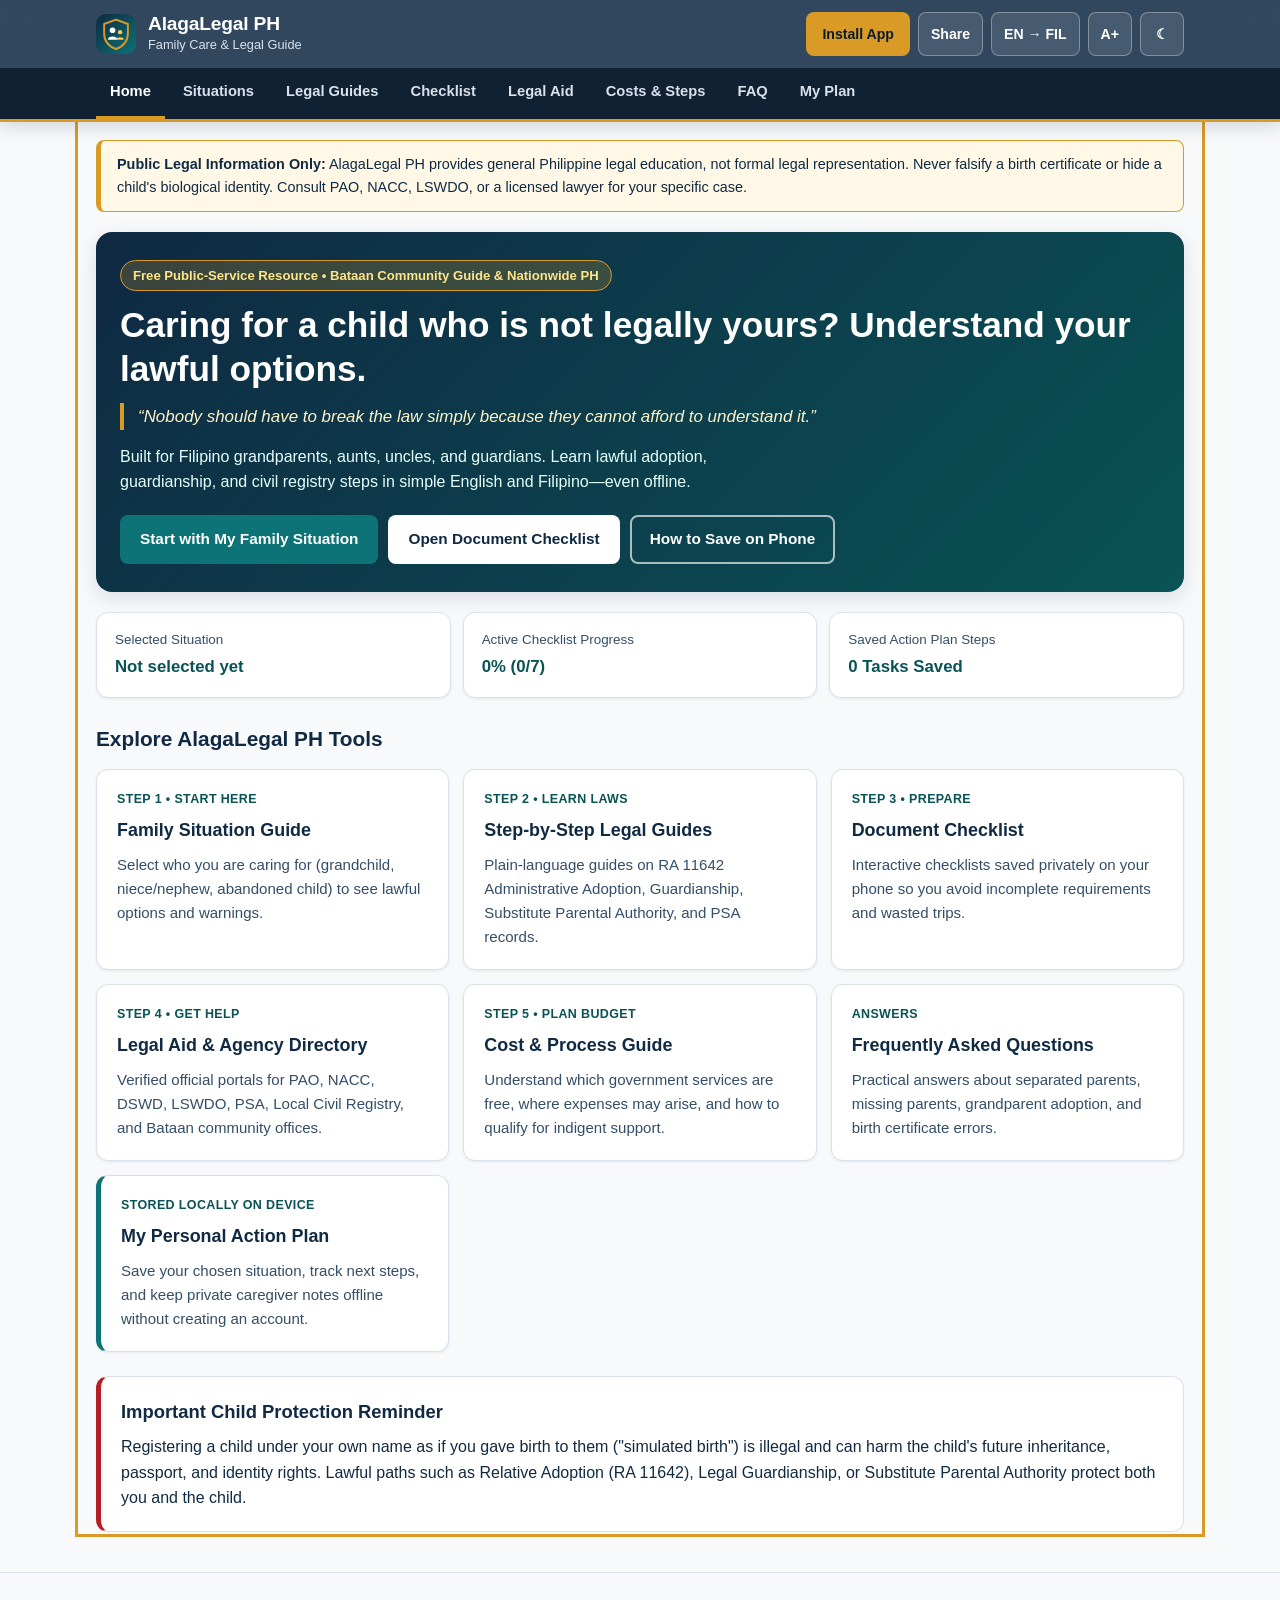
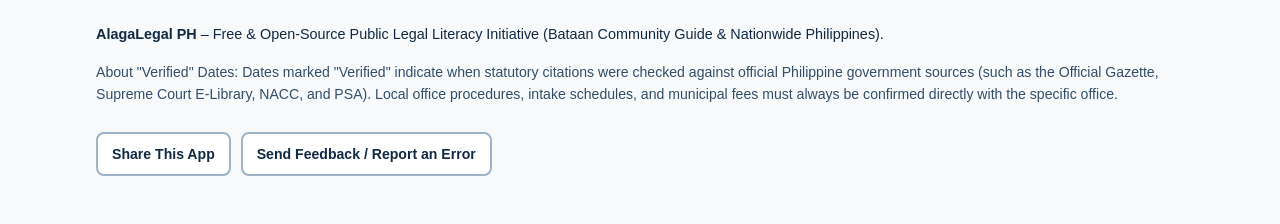
==== index.html @ 8dd095c7 "Add files via upload" ====
<!DOCTYPE html>
<html lang="en" data-theme="light" data-text-size="normal">
<head>
  <meta charset="UTF-8" />
  <meta name="viewport" content="width=device-width, initial-scale=1.0, viewport-fit=cover" />
  <meta name="description" content="AlagaLegal PH – Free, offline-capable Philippine family care and legal guide for grandparents, relatives, and guardians raising children." />
  <meta name="theme-color" media="(prefers-color-scheme: light)" content="#0F2942" />
  <meta name="theme-color" media="(prefers-color-scheme: dark)" content="#0B1520" />
  <meta name="mobile-web-app-capable" content="yes" />
  <meta name="apple-mobile-web-app-capable" content="yes" />
  <meta name="apple-mobile-web-app-status-bar-style" content="black-translucent" />
  <meta name="apple-mobile-web-app-title" content="AlagaLegal PH" />

  <!-- OpenGraph Link Preview Metadata -->
  <meta property="og:title" content="AlagaLegal PH – Family Care & Legal Guide" />
  <meta property="og:description" content="Free, offline-capable guide for Filipino grandparents, relatives, and guardians on lawful child care, adoption (RA 11642), guardianship, and PSA civil registry." />
  <meta property="og:type" content="website" />

  <title>AlagaLegal PH – Family Care &amp; Legal Guide</title>

  <link rel="manifest" href="./manifest.webmanifest" />
  <link rel="icon" href="./favicon.svg" type="image/svg+xml" />
  <link rel="apple-touch-icon" href="./icons/icon-192.png" />

  <!-- Branded Deep-Navy iOS Launch Splash Screen -->
  <link rel="apple-touch-startup-image" href="data:image/svg+xml,%3Csvg xmlns='http://www.w3.org/2000/svg' viewBox='0 0 1170 2532'%3E%3Crect width='1170' height='2532' fill='%230F2942'/%3E%3Cpath d='M585 960 L735 1015 V1135 C735 1235 668 1302 585 1335 C502 1302 435 1235 435 1135 V1015 Z' fill='none' stroke='%23D99B26' stroke-width='22' stroke-linejoin='round'/%3E%3Ccircle cx='540' cy='1095' r='34' fill='%23FFFFFF'/%3E%3Cpath d='M482 1212 C482 1162 598 1162 598 1212 Z' fill='%23FFFFFF'/%3E%3Ccircle cx='636' cy='1118' r='26' fill='%23F6C85F'/%3E%3Cpath d='M590 1212 C590 1174 682 1174 682 1212 Z' fill='%23F6C85F'/%3E%3Ctext x='585' y='1435' text-anchor='middle' fill='%23FFFFFF' font-family='sans-serif' font-size='56' font-weight='bold'%3EAlagaLegal PH%3C/text%3E%3Ctext x='585' y='1495' text-anchor='middle' fill='%23D9E2EC' font-family='sans-serif' font-size='32'%3EFamily Care %26amp; Legal Guide%3C/text%3E%3C/svg%3E" />

  <link rel="stylesheet" href="./css/styles.css" />
</head>
<body>
  <a href="#main-content" class="skip-link" data-i18n="skipToContent">Skip to main content</a>
  <div id="sr-announcer" class="sr-only" aria-live="polite" aria-atomic="true"></div>

  <!-- Connectivity & Service Worker Update Banners -->
  <div id="offline-banner" class="status-banner status-banner--offline" role="status" hidden>
    <span data-i18n="offlineBanner">You are offline. Saved checklists, notes, and cached legal guides remain available on this device.</span>
  </div>

  <div id="update-banner" class="status-banner status-banner--update" role="status" hidden>
    <span data-i18n="updateBanner">A newer version of AlagaLegal PH is ready.</span>
    <button type="button" id="btn-reload-update" class="btn btn--small btn--primary" data-i18n="updateAction">Refresh App</button>
  </div>

  <!-- Top Application Header -->
  <header class="app-header">
    <div class="container header-inner">
      <a href="#home" class="brand" data-route="home" aria-label="AlagaLegal PH Home">
        <img src="./favicon.svg" alt="" width="40" height="40" class="brand-logo" />
        <div class="brand-text">
          <span class="brand-title">AlagaLegal PH</span>
          <span class="brand-tagline" data-i18n="tagline">Family Care &amp; Legal Guide</span>
        </div>
      </a>

      <div class="header-controls">
        <button type="button" id="btn-install-app" class="btn btn--small btn--gold no-print" hidden data-i18n="installApp">Install App</button>
        <button type="button" id="btn-share-app" class="icon-btn no-print" aria-label="Share AlagaLegal PH with family or friends" data-i18n="btnShare">Share</button>
        <button type="button" id="btn-lang-toggle" class="icon-btn lang-btn" aria-label="Switch language between English and Filipino">
          <span id="lang-label">EN → FIL</span>
        </button>
        <button type="button" id="btn-text-size" class="icon-btn" aria-label="Toggle larger reading text">A+</button>
        <button type="button" id="btn-theme-toggle" class="icon-btn" aria-label="Toggle light and dark theme">
          <span id="theme-icon" aria-hidden="true">☾</span>
        </button>
      </div>
    </div>

    <!-- Desktop Navigation -->
    <nav class="desktop-nav" aria-label="Primary Navigation">
      <div class="container desktop-nav-inner">
        <a href="#home" class="nav-link active" data-route="home" data-i18n="navHome">Home</a>
        <a href="#situations" class="nav-link" data-route="situations" data-i18n="navSituations">Situations</a>
        <a href="#guides" class="nav-link" data-route="guides" data-i18n="navGuides">Legal Guides</a>
        <a href="#checklist" class="nav-link" data-route="checklist" data-i18n="navChecklist">Checklist</a>
        <a href="#directory" class="nav-link" data-route="directory" data-i18n="navDirectory">Legal Aid</a>
        <a href="#costs" class="nav-link" data-route="costs" data-i18n="navCosts">Costs &amp; Steps</a>
        <a href="#faq" class="nav-link" data-route="faq" data-i18n="navFaq">FAQ</a>
        <a href="#plan" class="nav-link" data-route="plan" data-i18n="navPlan">My Plan</a>
      </div>
    </nav>
  </header>

  <!-- Main Content -->
  <main id="main-content" class="container main-container" tabindex="-1">
    <!-- Persistent Legal Disclaimer -->
    <aside class="disclaimer-bar" aria-label="Legal Disclaimer">
      <strong data-i18n="disclaimerLead">Public Legal Information Only:</strong>
      <span data-i18n="disclaimerShort">AlagaLegal PH provides general Philippine legal education, not formal legal representation. Never falsify a birth certificate or hide a child's biological identity. Consult PAO, NACC, LSWDO, or a licensed lawyer for your specific case.</span>
    </aside>

    <!-- 1. HOME DASHBOARD VIEW -->
    <section id="view-home" class="app-view active" aria-labelledby="home-hero-heading">
      <div class="hero-card">
        <span class="hero-badge" data-i18n="heroBadge">Free Public-Service Resource • Bataan Community Guide &amp; Nationwide PH</span>
        <h1 id="home-hero-heading" data-i18n="heroTitle">Caring for a child who is not legally yours? Understand your lawful options.</h1>
        <blockquote class="hero-mission" data-i18n="heroMission">“Nobody should have to break the law simply because they cannot afford to understand it.”</blockquote>
        <p class="hero-desc" data-i18n="heroDesc">Built for Filipino grandparents, aunts, uncles, and guardians. Learn lawful adoption, guardianship, and civil registry steps in simple English and Filipino—even offline.</p>

        <div class="hero-actions">
          <a href="#situations" class="btn btn--primary" data-route="situations" data-i18n="ctaStartSituation">Start with My Family Situation</a>
          <a href="#checklist" class="btn btn--secondary-light" data-route="checklist" data-i18n="ctaOpenChecklist">Open Document Checklist</a>
          <button type="button" id="btn-ios-install-help" class="btn btn--outline-light" data-i18n="ctaHowToInstall">How to Save on Phone</button>
        </div>
      </div>

      <!-- User Local Progress Snapshot -->
      <div class="stats-grid" aria-label="Your Saved Progress">
        <div class="stat-card">
          <span class="stat-label" data-i18n="statSituationLabel">Selected Situation</span>
          <strong class="stat-value" id="home-selected-situation">Not selected yet</strong>
        </div>
        <div class="stat-card">
          <span class="stat-label" data-i18n="statChecklistLabel">Active Checklist Progress</span>
          <strong class="stat-value" id="home-checklist-progress">0% (0/0)</strong>
        </div>
        <div class="stat-card">
          <span class="stat-label" data-i18n="statPlanLabel">Saved Action Plan Steps</span>
          <strong class="stat-value" id="home-plan-count">0 Tasks Saved</strong>
        </div>
      </div>

      <h2 class="section-heading" data-i18n="dashboardModulesHeading">Explore AlagaLegal PH Tools</h2>
      <div class="modules-grid">
        <a href="#situations" class="module-card" data-route="situations">
          <span class="module-tag" data-i18n="tagStep1">Step 1 • Start Here</span>
          <h3 data-i18n="cardSituationsTitle">Family Situation Guide</h3>
          <p data-i18n="cardSituationsDesc">Select who you are caring for (grandchild, niece/nephew, abandoned child) to see lawful options and warnings.</p>
        </a>

        <a href="#guides" class="module-card" data-route="guides">
          <span class="module-tag" data-i18n="tagStep2">Step 2 • Learn Laws</span>
          <h3 data-i18n="cardGuidesTitle">Step-by-Step Legal Guides</h3>
          <p data-i18n="cardGuidesDesc">Plain-language guides on RA 11642 Administrative Adoption, Guardianship, Substitute Parental Authority, and PSA records.</p>
        </a>

        <a href="#checklist" class="module-card" data-route="checklist">
          <span class="module-tag" data-i18n="tagStep3">Step 3 • Prepare</span>
          <h3 data-i18n="cardChecklistTitle">Document Checklist</h3>
          <p data-i18n="cardChecklistDesc">Interactive checklists saved privately on your phone so you avoid incomplete requirements and wasted trips.</p>
        </a>

        <a href="#directory" class="module-card" data-route="directory">
          <span class="module-tag" data-i18n="tagStep4">Step 4 • Get Help</span>
          <h3 data-i18n="cardDirectoryTitle">Legal Aid &amp; Agency Directory</h3>
          <p data-i18n="cardDirectoryDesc">Verified official portals for PAO, NACC, DSWD, LSWDO, PSA, Local Civil Registry, and Bataan community offices.</p>
        </a>

        <a href="#costs" class="module-card" data-route="costs">
          <span class="module-tag" data-i18n="tagStep5">Step 5 • Plan Budget</span>
          <h3 data-i18n="cardCostsTitle">Cost &amp; Process Guide</h3>
          <p data-i18n="cardCostsDesc">Understand which government services are free, where expenses may arise, and how to qualify for indigent support.</p>
        </a>

        <a href="#faq" class="module-card" data-route="faq">
          <span class="module-tag" data-i18n="tagStep6">Answers</span>
          <h3 data-i18n="cardFaqTitle">Frequently Asked Questions</h3>
          <p data-i18n="cardFaqDesc">Practical answers about separated parents, missing parents, grandparent adoption, and birth certificate errors.</p>
        </a>

        <a href="#plan" class="module-card module-card--highlight" data-route="plan">
          <span class="module-tag" data-i18n="tagPrivate">Stored Locally on Device</span>
          <h3 data-i18n="cardPlanTitle">My Personal Action Plan</h3>
          <p data-i18n="cardPlanDesc">Save your chosen situation, track next steps, and keep private caregiver notes offline without creating an account.</p>
        </a>
      </div>

      <div class="safety-callout">
        <h2 data-i18n="safetyTitle">Important Child Protection Reminder</h2>
        <p data-i18n="safetyBody">Registering a child under your own name as if you gave birth to them ("simulated birth") is illegal and can harm the child's future inheritance, passport, and identity rights. Lawful paths such as Relative Adoption (RA 11642), Legal Guardianship, or Substitute Parental Authority protect both you and the child.</p>
      </div>
    </section>

    <!-- 2. FAMILY SITUATION GUIDE VIEW -->
    <section id="view-situations" class="app-view" hidden aria-labelledby="situations-heading">
      <div class="view-header">
        <button type="button" class="btn btn--small btn--secondary btn-back" data-back data-i18n="btnBack">← Back</button>
        <h1 id="situations-heading" data-i18n="situationsHeading">Family Situation Guide</h1>
        <p class="view-subtitle" data-i18n="situationsSubtitle">Select the statement that best describes your current caregiving role. We will show general lawful options, key protections, and when to seek a lawyer or social worker.</p>
      </div>

      <div id="situations-grid" class="situation-selector-grid" role="list"></div>
      <div id="situation-detail-panel" class="detail-panel" hidden></div>
    </section>

    <!-- 3. STEP-BY-STEP LEGAL GUIDES VIEW -->
    <section id="view-guides" class="app-view" hidden aria-labelledby="guides-heading">
      <div class="view-header">
        <div class="view-header-row">
          <div>
            <button type="button" class="btn btn--small btn--secondary btn-back" data-back data-i18n="btnBack">← Back</button>
            <h1 id="guides-heading" data-i18n="guidesHeading">Step-by-Step Legal Guides</h1>
            <p class="view-subtitle" data-i18n="guidesSubtitle">Clear explanations in English and Filipino citing official Philippine statutes and agencies.</p>
          </div>
          <button type="button" class="btn btn--small btn--secondary no-print" onclick="window.print()" data-i18n="btnPrint">Print Guide</button>
        </div>
      </div>

      <div class="filter-bar no-print">
        <input type="search" id="guide-search" class="form-input" placeholder="Search RA 11642, adoption, guardianship, PSA, birth certificate..." aria-label="Search legal guides" />
        <div id="guide-category-filters" class="chip-group"></div>
      </div>

      <div id="guides-list"></div>
    </section>

    <!-- 4. DOCUMENT CHECKLIST VIEW -->
    <section id="view-checklist" class="app-view" hidden aria-labelledby="checklist-heading">
      <div class="view-header">
        <button type="button" class="btn btn--small btn--secondary btn-back" data-back data-i18n="btnBack">← Back</button>
        <h1 id="checklist-heading" data-i18n="checklistHeading">Document Checklist</h1>
        <p class="view-subtitle" data-i18n="checklistSubtitle">Choose a legal procedure below. Your checked items are saved automatically on this device via LocalStorage.</p>
      </div>

      <div class="card">
        <div class="form-group">
          <label for="checklist-procedure-select" class="form-label" data-i18n="selectProcedureLabel">Select Procedure / Piliin ang Proseso:</label>
          <select id="checklist-procedure-select" class="form-select"></select>
        </div>

        <div class="progress-wrapper">
          <div class="progress-meta">
            <span id="checklist-progress-text">0 of 0 documents ready (0%)</span>
            <button type="button" id="btn-reset-checklist" class="btn btn--small btn--danger-outline" data-i18n="btnResetChecklist">Reset Checklist</button>
          </div>
          <div id="checklist-progressbar" class="progress-track" role="progressbar" aria-valuemin="0" aria-valuemax="100" aria-valuenow="0">
            <div id="checklist-progress-fill" class="progress-fill" style="width: 0%;"></div>
          </div>
        </div>
      </div>

      <div id="checklist-meta-box" class="info-callout"></div>
      <div id="checklist-items-container"></div>
    </section>

    <!-- 5. LEGAL AID DIRECTORY VIEW -->
    <section id="view-directory" class="app-view" hidden aria-labelledby="directory-heading">
      <div class="view-header">
        <button type="button" class="btn btn--small btn--secondary btn-back" data-back data-i18n="btnBack">← Back</button>
        <h1 id="directory-heading" data-i18n="directoryHeading">Legal Aid &amp; Government Directory</h1>
        <p class="view-subtitle" data-i18n="directorySubtitle">Verified government agencies and legal aid providers. Always confirm local branch hours and indigent eligibility directly with the office.</p>
      </div>

      <div class="filter-bar">
        <input type="search" id="directory-search" class="form-input" placeholder="Search PAO, NACC, DSWD, Bataan, Civil Registry, PSA..." aria-label="Search legal aid directory" />
        <div id="directory-type-filters" class="chip-group"></div>
      </div>

      <div id="directory-list" class="directory-grid"></div>
    </section>

    <!-- 6. COST & PROCESS GUIDE VIEW -->
    <section id="view-costs" class="app-view" hidden aria-labelledby="costs-heading">
      <div class="view-header">
        <button type="button" class="btn btn--small btn--secondary btn-back" data-back data-i18n="btnBack">← Back</button>
        <h1 id="costs-heading" data-i18n="costsHeading">Cost &amp; Process Guide</h1>
        <p class="view-subtitle" data-i18n="costsSubtitle">Transparent overview of process stages, free public services, and potential documentary expenses. Exact fees vary by municipality, court, or third-party provider and must be verified locally.</p>
      </div>

      <div class="card">
        <h2 data-i18n="costsFreeHeading">Where Free Government Assistance Is Available</h2>
        <ul class="bullet-list">
          <li><strong>Public Attorney's Office (PAO):</strong> Free legal consultation, affidavit drafting/notarization, and court representation for qualified indigent caregivers (subject to PAO Indigency &amp; Merit Tests).</li>
          <li><strong>Local Social Welfare and Development Office (LSWDO / MSWDO / CSWDO):</strong> Free social worker intake, Home Study / Child Case Study coordination, and referrals to NACC/RACCO.</li>
          <li><strong>National Authority for Child Care (NACC / RACCO):</strong> Administrative adoption processing under RA 11642 eliminates expensive court litigation fees; confirm any minimal administrative/documentary requirements directly with RACCO.</li>
          <li><strong>Integrated Bar of the Philippines (IBP) Chapters:</strong> Free legal aid clinics for qualified low-income families.</li>
        </ul>
      </div>

      <div class="card">
        <h2 data-i18n="costsTableHeading">Process Stages &amp; Possible Expense Breakdown</h2>
        <div class="table-responsive">
          <table class="data-table">
            <thead>
              <tr>
                <th>Stage / Procedure</th>
                <th>Agency / Office</th>
                <th>Typical Cost Nature</th>
                <th>Verification Note</th>
              </tr>
            </thead>
            <tbody>
              <tr>
                <td><strong>1. Civil Registry Copies</strong><br />(Birth, Marriage, Death, CENOMAR)</td>
                <td>PSA CRS Outlet / PSA E-Certificate / LCRO</td>
                <td>Standard government documentary stamp / copy fees</td>
                <td>Check current paper or digital E-Certificate rates on <strong>psa.gov.ph</strong> or your City/Municipal Hall.</td>
              </tr>
              <tr>
                <td><strong>2. Barangay &amp; Police Clearances</strong><br />(Indigency, Custody Cert, NBI/PNP)</td>
                <td>Barangay Hall, PNP Station, NBI</td>
                <td>Often free for Barangay Certificate of Indigency; standard clearance fees for NBI/PNP</td>
                <td>Request a <em>Barangay Certificate of Indigency</em> if applying for PAO or fee exemptions.</td>
              </tr>
              <tr>
                <td><strong>3. Social Worker Assessment</strong><br />(Home Study &amp; Case Study)</td>
                <td>LSWDO &amp; NACC / RACCO</td>
                <td><strong>Free public social work service</strong></td>
                <td>Medical/psychological evaluations requested during assessment may incur hospital/clinic fees.</td>
              </tr>
              <tr>
                <td><strong>4. Administrative Adoption (RA 11642)</strong></td>
                <td>NACC / RACCO</td>
                <td>No court filing fees; personal document &amp; newspaper publication (if required) costs may apply</td>
                <td>Verify exact publication/document rules with your Regional RACCO.</td>
              </tr>
              <tr>
                <td><strong>5. Birth Certificate Correction</strong><br />(RA 9048 / RA 10172)</td>
                <td>Local Civil Registry Office (LCRO)</td>
                <td>Statutory LCRO filing fee + local newspaper publication (for change of first name/sex)</td>
                <td>Indigent petitioners may inquire at LCRO regarding statutory fee exemptions.</td>
              </tr>
              <tr>
                <td><strong>6. Judicial Guardianship / Rule 108</strong></td>
                <td>Regional Trial Court (Family Court)</td>
                <td>Free legal representation if PAO-qualified; court docket/publication fees apply unless exempt as indigent litigant</td>
                <td>Ask PAO about <em>Pauper Litigant</em> docket fee exemption under the Rules of Court.</td>
              </tr>
            </tbody>
          </table>
        </div>
      </div>
    </section>

    <!-- 7. FAQ VIEW -->
    <section id="view-faq" class="app-view" hidden aria-labelledby="faq-heading">
      <div class="view-header">
        <button type="button" class="btn btn--small btn--secondary btn-back" data-back data-i18n="btnBack">← Back</button>
        <h1 id="faq-heading" data-i18n="faqHeading">Frequently Asked Questions</h1>
        <p class="view-subtitle" data-i18n="faqSubtitle">Practical, responsible answers grounded in Philippine family law.</p>
      </div>

      <div class="filter-bar">
        <input type="search" id="faq-search" class="form-input" placeholder="Search questions about grandparents, separated parents, birth certificates..." aria-label="Search frequently asked questions" />
      </div>

      <div id="faq-list"></div>
    </section>

    <!-- 8. PERSONAL ACTION PLAN VIEW -->
    <section id="view-plan" class="app-view" hidden aria-labelledby="plan-heading">
      <div class="view-header">
        <button type="button" class="btn btn--small btn--secondary btn-back" data-back data-i18n="btnBack">← Back</button>
        <h1 id="plan-heading" data-i18n="planHeading">My Personal Action Plan</h1>
        <p class="view-subtitle" data-i18n="planSubtitle">Everything here is stored privately in your browser's LocalStorage on this device. Nothing is sent to any server.</p>
      </div>

      <div class="privacy-badge-box">
        <strong data-i18n="privacyTitle">Child Privacy Protection:</strong>
        <span data-i18n="privacyNote">Avoid typing sensitive personal numbers (such as full birth certificate registry numbers or bank details) if you share this phone with others.</span>
      </div>

      <div class="plan-grid">
        <div class="card">
          <h2 data-i18n="planSituationHeading">1. My Family Situation</h2>
          <div class="form-group">
            <label for="plan-situation-select" class="form-label" data-i18n="planSelectSituationLabel">Current Caregiving Situation:</label>
            <select id="plan-situation-select" class="form-select"></select>
          </div>
          <div id="plan-situation-summary" class="info-callout"></div>
        </div>

        <div class="card">
          <h2 data-i18n="planTasksHeading">2. My Next Steps &amp; Tasks</h2>
          <form id="plan-task-form" class="inline-form">
            <input type="text" id="plan-task-input" class="form-input" placeholder="e.g., Visit Municipal LSWDO on Monday morning" aria-label="Add a personal action step" required />
            <button type="submit" class="btn btn--primary" data-i18n="btnAddTask">Add Step</button>
          </form>
          <p id="plan-tasks-empty" class="empty-state" data-i18n="planEmptyTasks">No action steps saved yet. Add a task above or click "Add to My Plan" from any situation or checklist.</p>
          <ul id="plan-tasks-list" class="task-list"></ul>
        </div>
      </div>

      <div class="card">
        <h2 data-i18n="planNotesHeading">3. Private Caregiver Notes (Local Only)</h2>
        <div class="form-group">
          <label for="plan-notes-textarea" class="form-label" data-i18n="planNotesLabel">Write questions to ask PAO, LSWDO, or the Local Civil Registrar:</label>
          <textarea id="plan-notes-textarea" class="form-textarea" rows="5" placeholder="Write your questions or appointment reminders here..."></textarea>
        </div>
        <div class="card-footer-actions">
          <span id="notes-saved-status" class="muted-text">Saved locally in your browser.</span>
          <button type="button" id="btn-clear-local-data" class="btn btn--small btn--danger-outline" data-i18n="btnClearAllData">Clear All Local Data</button>
        </div>
      </div>
    </section>
  </main>

  <!-- Mobile Bottom Navigation -->
  <nav class="bottom-nav" aria-label="Mobile Bottom Navigation">
    <a href="#home" class="bottom-nav-item active" data-route="home">
      <span class="bottom-nav-icon" aria-hidden="true">⌂</span>
      <span data-i18n="navHome">Home</span>
    </a>
    <a href="#situations" class="bottom-nav-item" data-route="situations">
      <span class="bottom-nav-icon" aria-hidden="true">♥</span>
      <span data-i18n="navSituations">Situations</span>
    </a>
    <a href="#guides" class="bottom-nav-item" data-route="guides">
      <span class="bottom-nav-icon" aria-hidden="true">§</span>
      <span data-i18n="navGuides">Guides</span>
    </a>
    <a href="#checklist" class="bottom-nav-item" data-route="checklist">
      <span class="bottom-nav-icon" aria-hidden="true">☑</span>
      <span data-i18n="navChecklist">Checklist</span>
    </a>
    <a href="#directory" class="bottom-nav-item" data-route="directory">
      <span class="bottom-nav-icon" aria-hidden="true">☎</span>
      <span data-i18n="navDirectory">Legal Aid</span>
    </a>
    <a href="#plan" class="bottom-nav-item" data-route="plan">
      <span class="bottom-nav-icon" aria-hidden="true">✎</span>
      <span data-i18n="navPlan">My Plan</span>
    </a>
  </nav>

  <!-- Manual / iOS PWA Installation Guide Modal -->
  <dialog id="install-modal" class="modal" aria-labelledby="install-modal-title">
    <div class="modal-content">
      <div class="modal-header">
        <h2 id="install-modal-title" data-i18n="installModalTitle">Install AlagaLegal PH on Your Device</h2>
        <button type="button" id="btn-close-install-modal" class="icon-btn" aria-label="Close installation instructions">✕</button>
      </div>
      <p data-i18n="installModalIntro">Install this app for quick offline access without using app store space:</p>
      <ul class="bullet-list">
        <li><strong>Android (Chrome / Edge):</strong> Tap the browser menu (<strong>⋮</strong>) at the top right, then select <strong>Install app</strong> or <strong>Add to Home screen</strong>.</li>
        <li><strong>iPhone / iPad (Safari):</strong> Tap the <strong>Share</strong> button at the bottom of Safari, scroll down, and tap <strong>Add to Home Screen</strong>.</li>
        <li><strong>Desktop (Chrome / Edge):</strong> Click the <strong>Install</strong> icon inside the right side of the address bar.</li>
      </ul>
    </div>
  </dialog>

  <footer class="app-footer">
    <div class="container">
      <div class="card-footer-actions">
        <div>
          <p><strong>AlagaLegal PH</strong> – Free &amp; Open-Source Public Legal Literacy Initiative (Bataan Community Guide &amp; Nationwide Philippines).</p>
          <p class="muted-text" data-i18n="verifiedNote">About "Verified" Dates: Dates marked "Verified" indicate when statutory citations were checked against official Philippine government sources (such as the Official Gazette, Supreme Court E-Library, NACC, and PSA). Local office procedures, intake schedules, and municipal fees must always be confirmed directly with the specific office.</p>
        </div>
        <div class="footer-action-group no-print">
          <button type="button" id="btn-share-app-footer" class="btn btn--small btn--secondary" data-i18n="btnShareAppFull">Share This App</button>
          <a href="mailto:feedback@alagalegal.ph?subject=Feedback%2FError%20on%20AlagaLegal%20PH" class="btn btn--small btn--secondary" data-i18n="btnFeedback">Send Feedback / Report an Error</a>
        </div>
      </div>
    </div>
  </footer>

  <script src="./js/storage.js"></script>
  <script src="./js/accessibility.js"></script>
  <script src="./js/navigation.js"></script>
  <script src="./js/legal-guides.js"></script>
  <script src="./js/checklist.js"></script>
  <script src="./js/app.js"></script>
</body>
</html>
---- css/styles.css ----
/* AlagaLegal PH – 2026 Accessible Civic-Service Stylesheet */
:root {
  --color-navy: #0F2942;
  --color-navy-dark: #091B2C;
  --color-teal: #0D7377;
  --color-teal-dark: #095255;
  --color-gold: #D99B26;

  --bg-page: #F7F9FB;
  --bg-surface: #FFFFFF;
  --bg-surface-alt: #EDF2F7;
  --bg-callout: #E6F4F4;
  --bg-warning: #FFF8E6;

  --text-primary: #102A43;
  --text-secondary: #334E68;
  --text-accent: #095255;

  --border-color: #D9E2EC;
  --border-strong: #9FB3C8;
  --success-color: #1B7A43;
  --danger-color: #B81D24;

  --radius-sm: 8px;
  --radius-md: 12px;
  --radius-lg: 16px;

  --shadow-sm: 0 1px 3px rgba(15, 41, 66, 0.08);
  --shadow-md: 0 6px 20px rgba(15, 41, 66, 0.12);
}

[data-theme="dark"] {
  --bg-page: #0B1520;
  --bg-surface: #132232;
  --bg-surface-alt: #1B3046;
  --bg-callout: #11343B;
  --bg-warning: #2E2410;

  --text-primary: #F0F4F8;
  --text-secondary: #BCCCDC;
  --text-accent: #5EEAD4;

  --border-color: #243B53;
  --border-strong: #486581;
  --success-color: #34D399;
  --danger-color: #F87171;

  --shadow-sm: 0 1px 3px rgba(0, 0, 0, 0.35);
  --shadow-md: 0 8px 24px rgba(0, 0, 0, 0.45);
}

[data-text-size="large"] {
  font-size: 115%;
}

*, *::before, *::after {
  box-sizing: border-box;
}

html {
  font-size: 16px;
  scroll-behavior: smooth;
}

/* View Transitions API (Cross-Document & Intra-Document SPA Cross-Fade) */
@media (prefers-reduced-motion: no-preference) {
  @view-transition {
    navigation: auto;
  }

  ::view-transition-old(root),
  ::view-transition-new(root) {
    animation-duration: 0.22s;
    animation-timing-function: ease-out;
  }
}

@media (prefers-reduced-motion: reduce) {
  html {
    scroll-behavior: auto;
  }
  *, *::before, *::after {
    transition-duration: 0.01ms !important;
    animation-duration: 0.01ms !important;
  }
}

body {
  margin: 0;
  font-family: -apple-system, BlinkMacSystemFont, "Segoe UI", Roboto, "Helvetica Neue", Arial, sans-serif;
  background: var(--bg-page);
  color: var(--text-primary);
  line-height: 1.6;
  padding-bottom: calc(76px + env(safe-area-inset-bottom, 0px));
  overflow-x: hidden;
}

@media (min-width: 960px) {
  body {
    padding-bottom: 24px;
  }
}

:focus-visible {
  outline: 3px solid var(--color-gold);
  outline-offset: 2px;
}

.sr-only {
  position: absolute;
  width: 1px;
  height: 1px;
  padding: 0;
  margin: -1px;
  overflow: hidden;
  clip: rect(0, 0, 0, 0);
  border: 0;
}

.skip-link {
  position: absolute;
  left: -9999px;
  top: 8px;
  z-index: 1000;
  background: var(--color-gold);
  color: #091B2C;
  font-weight: 700;
  padding: 10px 16px;
  border-radius: var(--radius-sm);
  text-decoration: none;
}

.skip-link:focus {
  left: 12px;
}

.container {
  width: 100%;
  max-width: 1120px;
  margin: 0 auto;
  padding: 0 16px;
}

/* Status Banners */
.status-banner {
  padding: 10px 16px;
  text-align: center;
  font-size: 0.92rem;
  font-weight: 600;
  display: flex;
  flex-wrap: wrap;
  align-items: center;
  justify-content: center;
  gap: 10px;
}

.status-banner[hidden] {
  display: none;
}

.status-banner--offline {
  background: #7C2D12;
  color: #FFFFFF;
}

.status-banner--update {
  background: var(--color-teal-dark);
  color: #FFFFFF;
}

/* Header & 2026 Frosted Glassmorphism */
.app-header {
  background: rgba(15, 41, 66, 0.85);
  backdrop-filter: blur(12px);
  -webkit-backdrop-filter: blur(12px);
  color: #FFFFFF;
  border-bottom: 3px solid var(--color-gold);
  position: sticky;
  top: 0;
  z-index: 100;
  padding-top: env(safe-area-inset-top, 0px);
  box-shadow: 0 4px 18px rgba(9, 27, 44, 0.16);
}

.header-inner {
  min-height: 68px;
  display: flex;
  align-items: center;
  justify-content: space-between;
  gap: 12px;
  padding-top: 8px;
  padding-bottom: 8px;
}

.brand {
  display: flex;
  align-items: center;
  gap: 12px;
  text-decoration: none;
  color: #FFFFFF;
}

.brand-logo {
  flex-shrink: 0;
  border-radius: 10px;
}

.brand-text {
  display: flex;
  flex-direction: column;
}

.brand-title {
  font-size: 1.2rem;
  font-weight: 800;
  letter-spacing: -0.01em;
  line-height: 1.2;
}

.brand-tagline {
  font-size: 0.8rem;
  color: #D9E2EC;
}

.header-controls {
  display: flex;
  align-items: center;
  gap: 8px;
}

.icon-btn {
  min-width: 44px;
  min-height: 44px;
  padding: 0 12px;
  border-radius: var(--radius-sm);
  border: 1px solid rgba(255, 255, 255, 0.32);
  background: rgba(255, 255, 255, 0.1);
  color: #FFFFFF;
  font-weight: 700;
  font-size: 0.88rem;
  cursor: pointer;
  transition: transform 0.2s cubic-bezier(0.34, 1.56, 0.64, 1), background-color 0.2s ease;
}

.icon-btn:hover {
  background: rgba(255, 255, 255, 0.22);
}

.icon-btn:active {
  transform: scale(0.95);
}

.desktop-nav {
  display: none;
  background: rgba(9, 27, 44, 0.85);
}

@media (min-width: 960px) {
  .desktop-nav {
    display: block;
  }
}

.desktop-nav-inner {
  display: flex;
  flex-wrap: wrap;
  gap: 4px;
}

.nav-link {
  color: #D9E2EC;
  text-decoration: none;
  font-weight: 600;
  font-size: 0.92rem;
  padding: 12px 14px;
  border-bottom: 3px solid transparent;
  min-height: 44px;
  display: inline-flex;
  align-items: center;
  transition: color 0.15s ease, background-color 0.15s ease;
}

.nav-link:hover {
  color: #FFFFFF;
  background: rgba(255, 255, 255, 0.08);
}

.nav-link.active {
  color: #FFFFFF;
  border-bottom-color: var(--color-gold);
}

/* Main Content & Disclaimer */
.main-container {
  padding-top: 18px;
}

.disclaimer-bar {
  background: var(--bg-warning);
  border: 1px solid var(--color-gold);
  border-left: 5px solid var(--color-gold);
  border-radius: var(--radius-sm);
  padding: 12px 16px;
  margin-bottom: 20px;
  font-size: 0.9rem;
}

/* Buttons with Tactile Spring Micro-Interactions */
.btn {
  display: inline-flex;
  align-items: center;
  justify-content: center;
  gap: 8px;
  min-height: 46px;
  padding: 10px 18px;
  border-radius: var(--radius-sm);
  font-family: inherit;
  font-weight: 700;
  font-size: 0.96rem;
  text-decoration: none;
  cursor: pointer;
  border: 2px solid transparent;
  transition: transform 0.2s cubic-bezier(0.34, 1.56, 0.64, 1), background-color 0.2s ease, border-color 0.2s ease, box-shadow 0.2s ease;
}

.btn:hover {
  transform: translateY(-2px);
  box-shadow: var(--shadow-sm);
}

.btn:active {
  transform: scale(0.96);
}

.btn--small {
  min-height: 44px;
  padding: 8px 14px;
  font-size: 0.88rem;
}

.btn--primary {
  background: var(--color-teal);
  color: #FFFFFF;
}

.btn--primary:hover {
  background: var(--color-teal-dark);
}

.btn--secondary {
  background: var(--bg-surface);
  color: var(--text-primary);
  border-color: var(--border-strong);
}

.btn--secondary:hover {
  border-color: var(--color-teal);
}

.btn--secondary-light {
  background: #FFFFFF;
  color: #0F2942;
}

.btn--outline-light {
  background: transparent;
  color: #FFFFFF;
  border-color: rgba(255, 255, 255, 0.65);
}

.btn--gold {
  background: var(--color-gold);
  color: #091B2C;
}

.btn--danger-outline {
  background: transparent;
  color: var(--danger-color);
  border-color: var(--danger-color);
}

.btn-back {
  margin-bottom: 12px;
}

/* Hero & Home Dashboard */
.hero-card {
  background: linear-gradient(135deg, var(--color-navy) 0%, var(--color-teal-dark) 100%);
  color: #FFFFFF;
  border-radius: var(--radius-lg);
  padding: 28px 24px;
  margin-bottom: 20px;
  box-shadow: var(--shadow-md);
}

.hero-badge {
  display: inline-block;
  background: rgba(217, 155, 38, 0.22);
  border: 1px solid var(--color-gold);
  color: #FDE68A;
  font-weight: 700;
  font-size: 0.82rem;
  padding: 4px 12px;
  border-radius: 999px;
  margin-bottom: 12px;
}

.hero-card h1 {
  margin: 0 0 12px;
  font-size: clamp(1.5rem, 3.2vw, 2.2rem);
  line-height: 1.25;
}

.hero-mission {
  margin: 0 0 14px;
  padding-left: 14px;
  border-left: 4px solid var(--color-gold);
  font-style: italic;
  font-size: 1.06rem;
  color: #FEF3C7;
}

.hero-desc {
  margin: 0 0 20px;
  max-width: 68ch;
  color: #E6FFFA;
}

.hero-actions {
  display: flex;
  flex-wrap: wrap;
  gap: 10px;
}

.stats-grid {
  display: grid;
  grid-template-columns: 1fr;
  gap: 12px;
  margin-bottom: 24px;
}

@media (min-width: 768px) {
  .stats-grid {
    grid-template-columns: repeat(3, 1fr);
  }
}

.stat-card {
  background: var(--bg-surface);
  border: 1px solid var(--border-color);
  border-radius: var(--radius-md);
  padding: 16px 18px;
  box-shadow: var(--shadow-sm);
}

.stat-label {
  display: block;
  font-size: 0.84rem;
  color: var(--text-secondary);
  margin-bottom: 4px;
}

.stat-value {
  font-size: 1.05rem;
  color: var(--text-accent);
}

.section-heading {
  font-size: 1.3rem;
  margin: 0 0 14px;
}

.modules-grid {
  display: grid;
  grid-template-columns: 1fr;
  gap: 14px;
  margin-bottom: 24px;
}

@media (min-width: 640px) {
  .modules-grid {
    grid-template-columns: repeat(2, 1fr);
  }
}

@media (min-width: 1024px) {
  .modules-grid {
    grid-template-columns: repeat(3, 1fr);
  }
}

@keyframes cardRevealUp {
  from {
    opacity: 0.25;
    transform: translateY(18px) scale(0.98);
  }
  to {
    opacity: 1;
    transform: translateY(0) scale(1);
  }
}

.module-card {
  display: flex;
  flex-direction: column;
  background: var(--bg-surface);
  border: 1px solid var(--border-color);
  border-radius: var(--radius-md);
  padding: 20px;
  text-decoration: none;
  color: var(--text-primary);
  box-shadow: var(--shadow-sm);
  transition: transform 0.2s cubic-bezier(0.34, 1.56, 0.64, 1), border-color 0.2s ease, box-shadow 0.2s ease;
}

@supports (animation-timeline: view()) {
  @media (prefers-reduced-motion: no-preference) {
    .module-card {
      animation: cardRevealUp linear both;
      animation-timeline: view();
      animation-range: entry 0% cover 22%;
    }
  }
}

.module-card:hover {
  transform: translateY(-4px);
  border-color: var(--color-teal);
  box-shadow: var(--shadow-md);
}

.module-card:active {
  transform: scale(0.98);
}

.module-card--highlight {
  border-left: 5px solid var(--color-teal);
}

.module-tag {
  font-size: 0.78rem;
  font-weight: 700;
  color: var(--text-accent);
  text-transform: uppercase;
  letter-spacing: 0.03em;
  margin-bottom: 6px;
}

.module-card h3 {
  margin: 0 0 8px;
  font-size: 1.12rem;
}

.module-card p {
  margin: 0;
  font-size: 0.94rem;
  color: var(--text-secondary);
}

.safety-callout {
  background: var(--bg-surface);
  border: 1px solid var(--border-color);
  border-left: 5px solid var(--danger-color);
  border-radius: var(--radius-md);
  padding: 20px;
}

.safety-callout h2 {
  margin: 0 0 8px;
  font-size: 1.15rem;
}

.safety-callout p {
  margin: 0;
}

/* View Headers & Cards */
.view-header {
  margin-bottom: 20px;
}

.view-header-row {
  display: flex;
  flex-wrap: wrap;
  justify-content: space-between;
  align-items: flex-start;
  gap: 12px;
}

.view-header h1 {
  margin: 0 0 8px;
  font-size: clamp(1.4rem, 2.8vw, 1.9rem);
}

.view-subtitle {
  margin: 0;
  color: var(--text-secondary);
  max-width: 72ch;
}

.card {
  background: var(--bg-surface);
  border: 1px solid var(--border-color);
  border-radius: var(--radius-md);
  padding: 20px;
  margin-bottom: 16px;
  box-shadow: var(--shadow-sm);
}

/* Situation Selector with Inline SVG Icons */
.situation-selector-grid {
  display: grid;
  grid-template-columns: 1fr;
  gap: 12px;
  margin-bottom: 20px;
}

@media (min-width: 768px) {
  .situation-selector-grid {
    grid-template-columns: repeat(2, 1fr);
  }
}

.situation-btn {
  text-align: left;
  background: var(--bg-surface);
  border: 2px solid var(--border-color);
  border-radius: var(--radius-md);
  padding: 16px 18px;
  color: var(--text-primary);
  cursor: pointer;
  min-height: 72px;
  display: flex;
  flex-direction: row;
  align-items: flex-start;
  gap: 14px;
  font-family: inherit;
  transition: transform 0.2s cubic-bezier(0.34, 1.56, 0.64, 1), border-color 0.2s ease, background-color 0.2s ease;
}

.situation-btn:hover {
  transform: translateY(-2px);
  border-color: var(--color-teal);
}

.situation-btn:active {
  transform: scale(0.98);
}

.situation-btn.selected {
  border-color: var(--color-teal);
  background: var(--bg-callout);
}

.situation-icon-wrap {
  width: 44px;
  height: 44px;
  min-width: 44px;
  border-radius: 10px;
  background: var(--bg-surface-alt);
  color: var(--text-accent);
  display: flex;
  align-items: center;
  justify-content: center;
  margin-top: 2px;
}

.situation-btn.selected .situation-icon-wrap {
  background: var(--color-teal);
  color: #FFFFFF;
}

.situation-btn-content {
  display: flex;
  flex-direction: column;
  gap: 4px;
}

.situation-btn-title {
  font-weight: 700;
  font-size: 1.02rem;
}

.situation-btn-sub {
  font-size: 0.88rem;
  color: var(--text-secondary);
}

.detail-panel {
  background: var(--bg-surface);
  border: 2px solid var(--color-teal);
  border-radius: var(--radius-lg);
  padding: 24px;
  box-shadow: var(--shadow-md);
}

/* Forms, Search & Chips */
.filter-bar {
  display: flex;
  flex-direction: column;
  gap: 12px;
  margin-bottom: 20px;
}

.form-group {
  margin-bottom: 14px;
}

.form-label {
  display: block;
  font-weight: 700;
  margin-bottom: 6px;
}

.form-input, .form-select, .form-textarea {
  width: 100%;
  min-height: 46px;
  padding: 10px 14px;
  border-radius: var(--radius-sm);
  border: 1px solid var(--border-strong);
  background: var(--bg-surface);
  color: var(--text-primary);
  font-family: inherit;
  font-size: 1rem;
}

.chip-group {
  display: flex;
  flex-wrap: wrap;
  gap: 8px;
}

.chip {
  min-height: 44px;
  padding: 8px 14px;
  border-radius: 999px;
  border: 1px solid var(--border-strong);
  background: var(--bg-surface);
  color: var(--text-primary);
  font-weight: 600;
  font-size: 0.88rem;
  cursor: pointer;
  transition: transform 0.2s cubic-bezier(0.34, 1.56, 0.64, 1), background-color 0.2s ease;
}

.chip:active {
  transform: scale(0.95);
}

.chip.active {
  background: var(--color-navy);
  color: #FFFFFF;
  border-color: var(--color-navy);
}

/* Guides & Metadata Badges */
.guide-card {
  background: var(--bg-surface);
  border: 1px solid var(--border-color);
  border-radius: var(--radius-md);
  padding: 20px;
  margin-bottom: 16px;
  box-shadow: var(--shadow-sm);
}

.meta-row {
  display: flex;
  flex-wrap: wrap;
  gap: 8px;
  margin-bottom: 10px;
}

.pill {
  display: inline-block;
  padding: 3px 10px;
  border-radius: 999px;
  font-size: 0.78rem;
  font-weight: 700;
  background: var(--bg-surface-alt);
  color: var(--text-accent);
}

.pill--warn {
  background: var(--bg-warning);
  color: var(--text-primary);
  border: 1px solid var(--color-gold);
}

.step-list {
  padding-left: 20px;
  margin: 12px 0;
}

.step-list li {
  margin-bottom: 8px;
}

.source-box {
  margin-top: 14px;
  padding-top: 12px;
  border-top: 1px solid var(--border-color);
  font-size: 0.86rem;
  color: var(--text-secondary);
}

.source-box a {
  color: var(--text-accent);
  font-weight: 600;
}

/* Checklist */
.progress-wrapper {
  margin-top: 12px;
}

.progress-meta {
  display: flex;
  flex-wrap: wrap;
  justify-content: space-between;
  align-items: center;
  gap: 8px;
  margin-bottom: 8px;
  font-weight: 700;
}

.progress-track {
  width: 100%;
  height: 14px;
  background: var(--bg-surface-alt);
  border-radius: 999px;
  overflow: hidden;
  border: 1px solid var(--border-color);
}

.progress-fill {
  height: 100%;
  background: var(--color-teal);
  transition: width 0.25s ease;
}

.info-callout {
  background: var(--bg-callout);
  border-left: 4px solid var(--color-teal);
  padding: 14px 16px;
  border-radius: var(--radius-sm);
  margin-bottom: 16px;
}

.checklist-item {
  display: flex;
  align-items: flex-start;
  gap: 14px;
  background: var(--bg-surface);
  border: 1px solid var(--border-color);
  border-radius: var(--radius-md);
  padding: 16px;
  margin-bottom: 12px;
}

.checklist-item.checked {
  border-color: var(--success-color);
  background: var(--bg-surface-alt);
}

.checklist-checkbox {
  width: 24px;
  height: 24px;
  min-width: 24px;
  margin-top: 2px;
  accent-color: var(--color-teal);
  cursor: pointer;
}

.checklist-body {
  flex: 1;
}

.checklist-title {
  font-weight: 700;
  font-size: 1.02rem;
  display: block;
  cursor: pointer;
}

.checklist-item.checked .checklist-title {
  text-decoration: line-through;
  opacity: 0.85;
}

.checklist-reason {
  margin: 6px 0;
  font-size: 0.92rem;
  color: var(--text-secondary);
}

/* Directory Grid */
.directory-grid {
  display: grid;
  grid-template-columns: 1fr;
  gap: 16px;
}

@media (min-width: 768px) {
  .directory-grid {
    grid-template-columns: repeat(2, 1fr);
  }
}

/* Tables */
.table-responsive {
  overflow-x: auto;
}

.data-table {
  width: 100%;
  border-collapse: collapse;
  min-width: 600px;
}

.data-table th, .data-table td {
  text-align: left;
  vertical-align: top;
  padding: 12px;
  border-bottom: 1px solid var(--border-color);
  font-size: 0.92rem;
}

.data-table th {
  background: var(--bg-surface-alt);
  font-weight: 700;
}

/* FAQ Accordion */
.faq-item {
  background: var(--bg-surface);
  border: 1px solid var(--border-color);
  border-radius: var(--radius-md);
  margin-bottom: 12px;
  overflow: hidden;
}

.faq-item summary {
  list-style: none;
  padding: 16px 20px;
  font-weight: 700;
  cursor: pointer;
  min-height: 52px;
  display: flex;
  align-items: center;
  justify-content: space-between;
  gap: 12px;
}

.faq-item summary::-webkit-details-marker {
  display: none;
}

.faq-item summary::after {
  content: "+";
  font-size: 1.3rem;
  color: var(--text-accent);
}

.faq-item[open] summary::after {
  content: "−";
}

.faq-answer {
  padding: 0 20px 18px;
  border-top: 1px solid var(--border-color);
  padding-top: 14px;
}

/* Personal Action Plan */
.privacy-badge-box {
  background: var(--bg-callout);
  border: 1px solid var(--color-teal);
  border-radius: var(--radius-sm);
  padding: 12px 16px;
  margin-bottom: 16px;
  font-size: 0.92rem;
}

.plan-grid {
  display: grid;
  grid-template-columns: 1fr;
  gap: 16px;
}

@media (min-width: 900px) {
  .plan-grid {
    grid-template-columns: 1fr 1.2fr;
  }
}

.inline-form {
  display: flex;
  flex-wrap: wrap;
  gap: 8px;
  margin-bottom: 16px;
}

.inline-form .form-input {
  flex: 1 1 220px;
}

.task-list {
  list-style: none;
  padding: 0;
  margin: 0;
}

.task-item {
  display: flex;
  align-items: center;
  justify-content: space-between;
  gap: 10px;
  padding: 10px 12px;
  border: 1px solid var(--border-color);
  border-radius: var(--radius-sm);
  margin-bottom: 8px;
}

.task-item-left {
  display: flex;
  align-items: center;
  gap: 10px;
  flex: 1;
}

.task-item.done span {
  text-decoration: line-through;
  color: var(--text-secondary);
}

.card-footer-actions {
  display: flex;
  flex-wrap: wrap;
  justify-content: space-between;
  align-items: center;
  gap: 12px;
  margin-top: 12px;
}

.footer-action-group {
  display: flex;
  flex-wrap: wrap;
  gap: 10px;
}

.bullet-list {
  padding-left: 20px;
  margin: 8px 0;
}

.bullet-list li {
  margin-bottom: 8px;
}

.muted-text {
  color: var(--text-secondary);
  font-size: 0.88rem;
}

.empty-state {
  color: var(--text-secondary);
  font-style: italic;
}

/* Mobile Bottom Navigation */
.bottom-nav {
  position: fixed;
  bottom: 0;
  left: 0;
  right: 0;
  z-index: 120;
  background: var(--bg-surface);
  border-top: 1px solid var(--border-color);
  display: grid;
  grid-template-columns: repeat(6, 1fr);
  padding-bottom: env(safe-area-inset-bottom, 0px);
  box-shadow: 0 -2px 10px rgba(0, 0, 0, 0.08);
}

@media (min-width: 960px) {
  .bottom-nav {
    display: none;
  }
}

.bottom-nav-item {
  min-height: 58px;
  display: flex;
  flex-direction: column;
  align-items: center;
  justify-content: center;
  text-decoration: none;
  color: var(--text-secondary);
  font-size: 0.72rem;
  font-weight: 700;
  gap: 2px;
  padding: 4px 2px;
}

.bottom-nav-item.active {
  color: var(--text-accent);
  border-top: 3px solid var(--color-teal);
}

.bottom-nav-icon {
  font-size: 1.15rem;
  line-height: 1;
}

/* Modal */
.modal {
  border: none;
  border-radius: var(--radius-lg);
  padding: 0;
  max-width: 480px;
  width: calc(100% - 32px);
  background: var(--bg-surface);
  color: var(--text-primary);
  box-shadow: var(--shadow-md);
}

.modal::backdrop {
  background: rgba(9, 27, 44, 0.65);
}

.modal-content {
  padding: 20px 24px;
}

.modal-header {
  display: flex;
  align-items: center;
  justify-content: space-between;
  gap: 12px;
  margin-bottom: 12px;
}

.modal-header h2 {
  margin: 0;
  font-size: 1.2rem;
}

.modal .icon-btn {
  color: var(--text-primary);
  border-color: var(--border-strong);
  background: var(--bg-surface-alt);
}

/* Footer */
.app-footer {
  margin-top: 40px;
  padding: 24px 0;
  border-top: 1px solid var(--border-color);
  font-size: 0.9rem;
}

/* Print Styles */
@media print {
  .app-header, .bottom-nav, .no-print, .status-banner, .btn-back {
    display: none !important;
  }
  body {
    background: #FFFFFF;
    color: #000000;
    padding-bottom: 0;
  }
  .guide-card, .card {
    box-shadow: none;
    border: 1px solid #999;
    break-inside: avoid;
  }
}
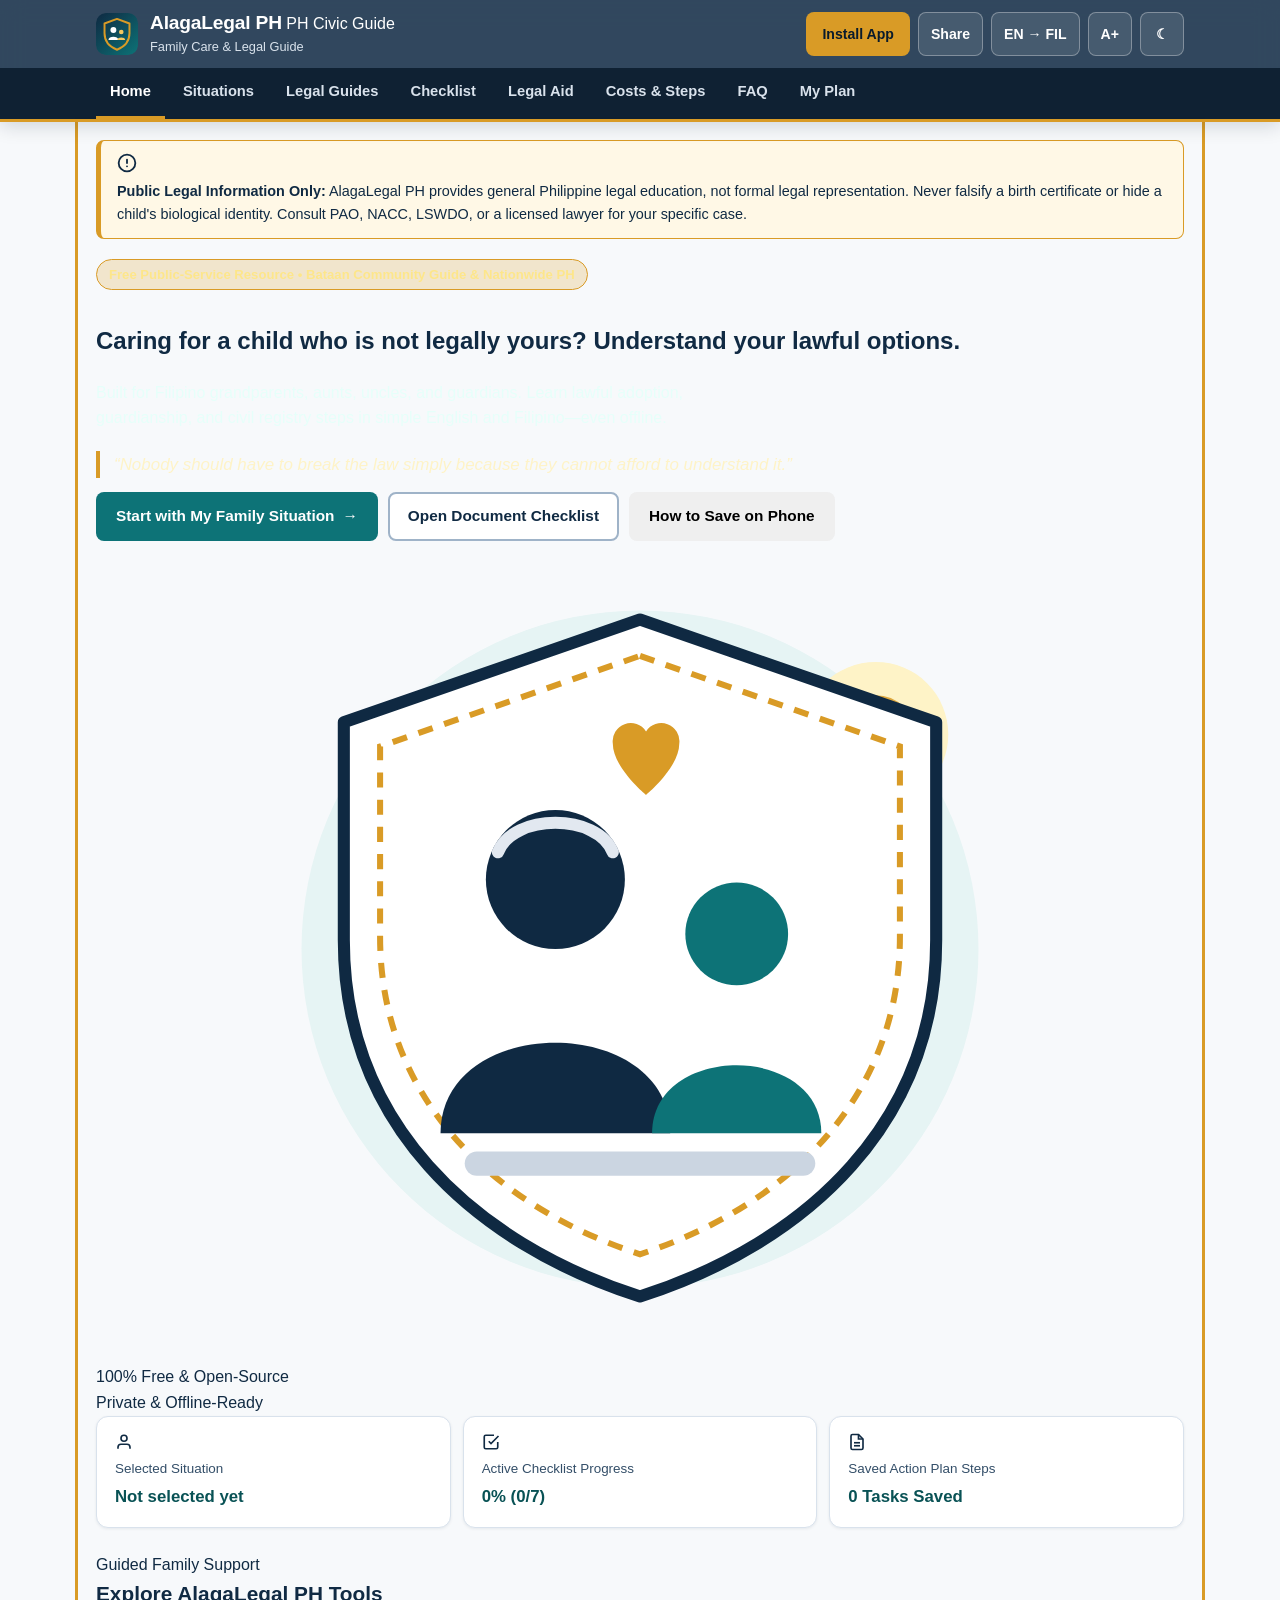
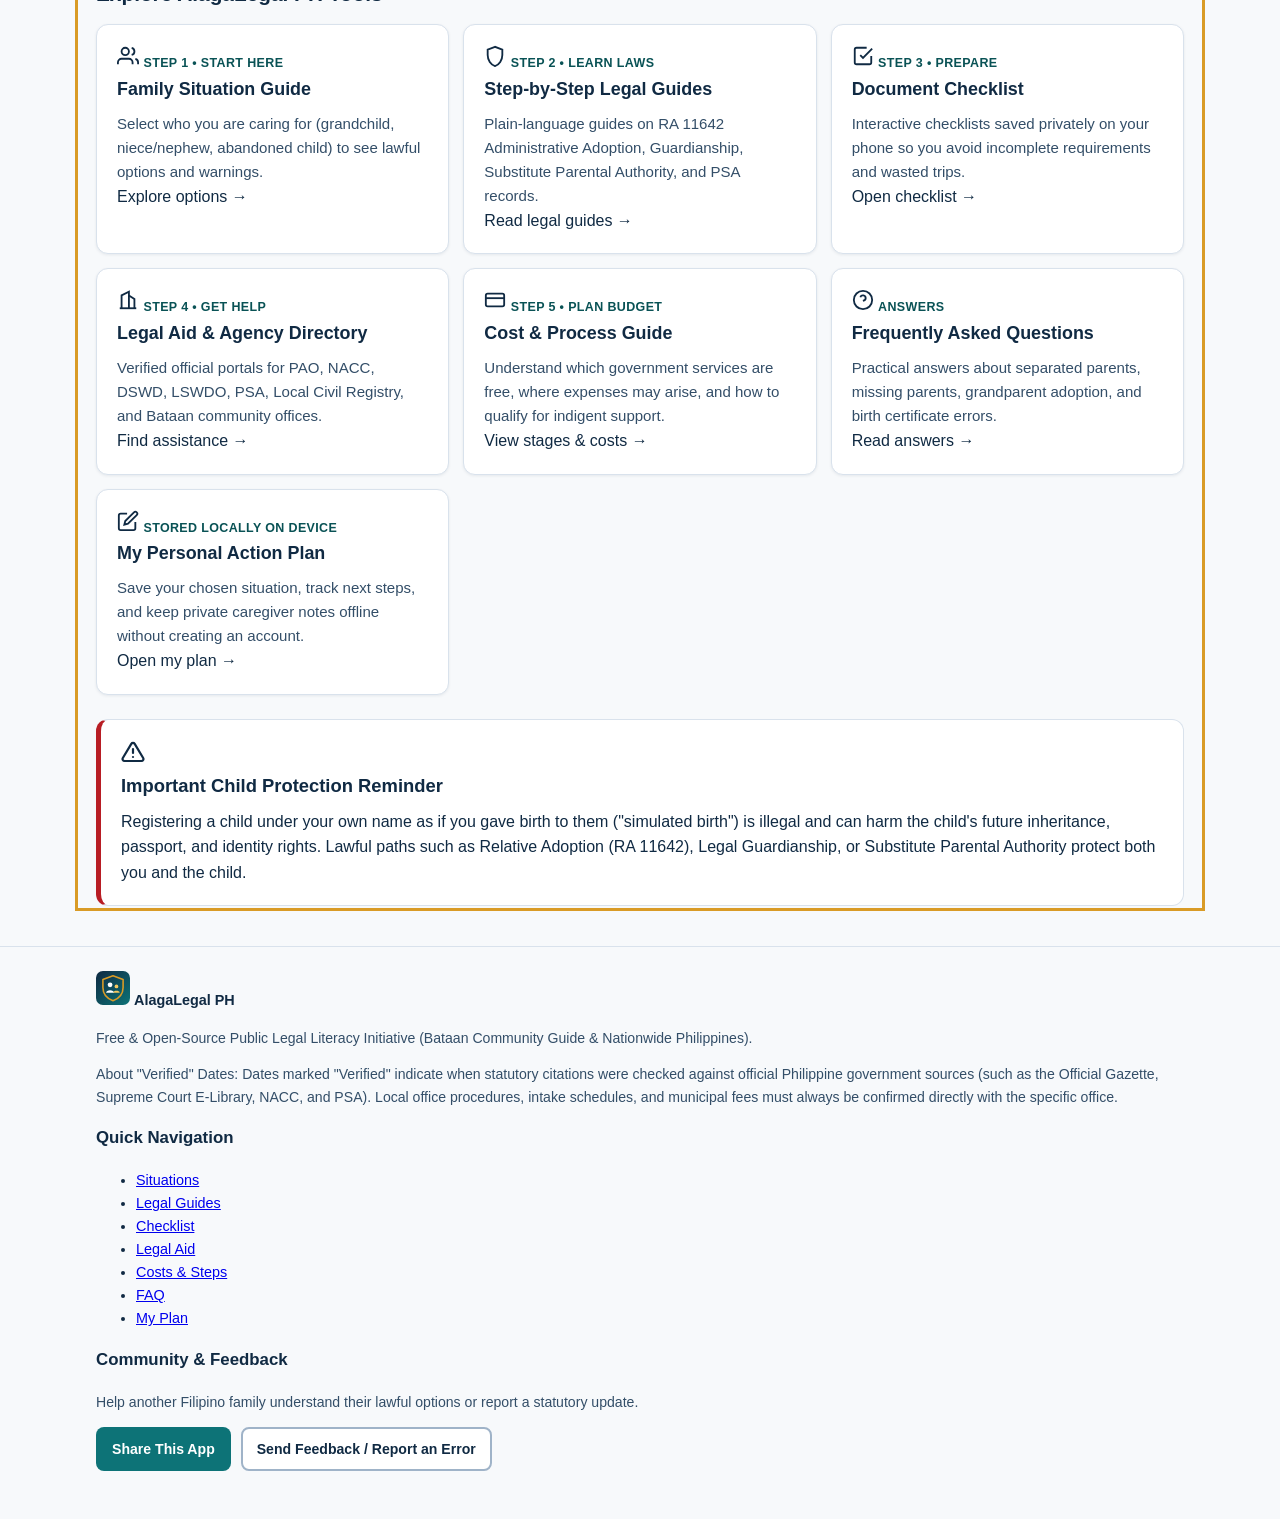
==== commit dd7d23fb: "Add files via upload" ====
--- a/index.html
+++ b/index.html
@@ -18,6 +18,11 @@
 
   <title>AlagaLegal PH – Family Care &amp; Legal Guide</title>
 
+  <!-- Modern Civic Typography (Graceful System Fallback Offline) -->
+  <link rel="preconnect" href="https://fonts.googleapis.com" />
+  <link rel="preconnect" href="https://fonts.gstatic.com" crossorigin />
+  <link href="https://fonts.googleapis.com/css2?family=Inter:wght@400;500;600;700&family=Plus+Jakarta+Sans:wght@600;700;800&display=swap" rel="stylesheet" />
+
   <link rel="manifest" href="./manifest.webmanifest" />
   <link rel="icon" href="./favicon.svg" type="image/svg+xml" />
   <link rel="apple-touch-icon" href="./icons/icon-192.png" />
@@ -41,13 +46,16 @@
     <button type="button" id="btn-reload-update" class="btn btn--small btn--primary" data-i18n="updateAction">Refresh App</button>
   </div>
 
-  <!-- Top Application Header -->
+  <!-- Top Civic Glassmorphism Header -->
   <header class="app-header">
     <div class="container header-inner">
       <a href="#home" class="brand" data-route="home" aria-label="AlagaLegal PH Home">
-        <img src="./favicon.svg" alt="" width="40" height="40" class="brand-logo" />
+        <img src="./favicon.svg" alt="" width="42" height="42" class="brand-logo" />
         <div class="brand-text">
-          <span class="brand-title">AlagaLegal PH</span>
+          <div class="brand-title-row">
+            <span class="brand-title">AlagaLegal PH</span>
+            <span class="brand-pill">PH Civic Guide</span>
+          </div>
           <span class="brand-tagline" data-i18n="tagline">Family Care &amp; Legal Guide</span>
         </div>
       </a>
@@ -58,14 +66,14 @@
         <button type="button" id="btn-lang-toggle" class="icon-btn lang-btn" aria-label="Switch language between English and Filipino">
           <span id="lang-label">EN → FIL</span>
         </button>
-        <button type="button" id="btn-text-size" class="icon-btn" aria-label="Toggle larger reading text">A+</button>
-        <button type="button" id="btn-theme-toggle" class="icon-btn" aria-label="Toggle light and dark theme">
+        <button type="button" id="btn-text-size" class="icon-btn" aria-label="Toggle larger reading text" title="Larger Text">A+</button>
+        <button type="button" id="btn-theme-toggle" class="icon-btn" aria-label="Toggle light and dark theme" title="Switch Theme">
           <span id="theme-icon" aria-hidden="true">☾</span>
         </button>
       </div>
     </div>
 
-    <!-- Desktop Navigation -->
+    <!-- Desktop Primary Navigation -->
     <nav class="desktop-nav" aria-label="Primary Navigation">
       <div class="container desktop-nav-inner">
         <a href="#home" class="nav-link active" data-route="home" data-i18n="navHome">Home</a>
@@ -75,98 +83,221 @@
         <a href="#directory" class="nav-link" data-route="directory" data-i18n="navDirectory">Legal Aid</a>
         <a href="#costs" class="nav-link" data-route="costs" data-i18n="navCosts">Costs &amp; Steps</a>
         <a href="#faq" class="nav-link" data-route="faq" data-i18n="navFaq">FAQ</a>
-        <a href="#plan" class="nav-link" data-route="plan" data-i18n="navPlan">My Plan</a>
+        <a href="#plan" class="nav-link nav-link--plan" data-route="plan" data-i18n="navPlan">My Plan</a>
       </div>
     </nav>
   </header>
 
   <!-- Main Content -->
   <main id="main-content" class="container main-container" tabindex="-1">
-    <!-- Persistent Legal Disclaimer -->
+    <!-- Persistent Legal Information Notice -->
     <aside class="disclaimer-bar" aria-label="Legal Disclaimer">
-      <strong data-i18n="disclaimerLead">Public Legal Information Only:</strong>
-      <span data-i18n="disclaimerShort">AlagaLegal PH provides general Philippine legal education, not formal legal representation. Never falsify a birth certificate or hide a child's biological identity. Consult PAO, NACC, LSWDO, or a licensed lawyer for your specific case.</span>
+      <div class="disclaimer-icon" aria-hidden="true">
+        <svg width="20" height="20" viewBox="0 0 24 24" fill="none" stroke="currentColor" stroke-width="2.2" stroke-linecap="round" stroke-linejoin="round"><circle cx="12" cy="12" r="10"/><line x1="12" y1="8" x2="12" y2="12"/><line x1="12" y1="16" x2="12.01" y2="16"/></svg>
+      </div>
+      <div class="disclaimer-copy">
+        <strong data-i18n="disclaimerLead">Public Legal Information Only:</strong>
+        <span data-i18n="disclaimerShort">AlagaLegal PH provides general Philippine legal education, not formal legal representation. Never falsify a birth certificate or hide a child's biological identity. Consult PAO, NACC, LSWDO, or a licensed lawyer for your specific case.</span>
+      </div>
     </aside>
 
     <!-- 1. HOME DASHBOARD VIEW -->
     <section id="view-home" class="app-view active" aria-labelledby="home-hero-heading">
-      <div class="hero-card">
-        <span class="hero-badge" data-i18n="heroBadge">Free Public-Service Resource • Bataan Community Guide &amp; Nationwide PH</span>
-        <h1 id="home-hero-heading" data-i18n="heroTitle">Caring for a child who is not legally yours? Understand your lawful options.</h1>
-        <blockquote class="hero-mission" data-i18n="heroMission">“Nobody should have to break the law simply because they cannot afford to understand it.”</blockquote>
-        <p class="hero-desc" data-i18n="heroDesc">Built for Filipino grandparents, aunts, uncles, and guardians. Learn lawful adoption, guardianship, and civil registry steps in simple English and Filipino—even offline.</p>
-
-        <div class="hero-actions">
-          <a href="#situations" class="btn btn--primary" data-route="situations" data-i18n="ctaStartSituation">Start with My Family Situation</a>
-          <a href="#checklist" class="btn btn--secondary-light" data-route="checklist" data-i18n="ctaOpenChecklist">Open Document Checklist</a>
-          <button type="button" id="btn-ios-install-help" class="btn btn--outline-light" data-i18n="ctaHowToInstall">How to Save on Phone</button>
+      <div class="hero-shell">
+        <div class="hero-content">
+          <span class="hero-badge" data-i18n="heroBadge">Free Public-Service Resource • Bataan Community Guide &amp; Nationwide PH</span>
+          <h1 id="home-hero-heading" data-i18n="heroTitle">Caring for a child who is not legally yours? Understand your lawful options.</h1>
+          <p class="hero-desc" data-i18n="heroDesc">Built for Filipino grandparents, aunts, uncles, and guardians. Learn lawful adoption, guardianship, and civil registry steps in simple English and Filipino—even offline.</p>
+
+          <blockquote class="hero-mission" data-i18n="heroMission">“Nobody should have to break the law simply because they cannot afford to understand it.”</blockquote>
+
+          <div class="hero-actions">
+            <a href="#situations" class="btn btn--primary" data-route="situations">
+              <span data-i18n="ctaStartSituation">Start with My Family Situation</span>
+              <span aria-hidden="true">→</span>
+            </a>
+            <a href="#checklist" class="btn btn--secondary" data-route="checklist" data-i18n="ctaOpenChecklist">Open Document Checklist</a>
+            <button type="button" id="btn-ios-install-help" class="btn btn--ghost" data-i18n="ctaHowToInstall">How to Save on Phone</button>
+          </div>
+        </div>
+
+        <!-- Warm, Compassionate Family Care Illustration Panel -->
+        <div class="hero-visual" aria-hidden="true">
+          <div class="hero-illustration-card">
+            <svg viewBox="0 0 360 270" width="100%" height="auto" class="family-care-svg" role="img">
+              <!-- Soft Warm Backdrop Circles -->
+              <circle cx="180" cy="135" r="112" fill="#E6F4F4" />
+              <circle cx="258" cy="64" r="24" fill="#FEF3C7" />
+              <circle cx="258" cy="64" r="13" fill="#D99B26" opacity="0.85" />
+
+              <!-- Protective Civic Shield Outline -->
+              <path d="M180 26 L278 60 V132 C278 192 236 232 180 250 C124 232 82 192 82 132 V60 Z" fill="#FFFFFF" stroke="#0F2942" stroke-width="4" stroke-linejoin="round" />
+              <path d="M180 38 L266 68 V131 C266 184 229 220 180 236 C131 220 94 184 94 131 V68 Z" fill="none" stroke="#D99B26" stroke-width="2" stroke-dasharray="5 4" />
+
+              <!-- Grandparent / Caregiver Figure (Left) -->
+              <circle cx="152" cy="112" r="23" fill="#0F2942" />
+              <path d="M133 103 C138 90 166 90 171 103" fill="none" stroke="#E2E8F0" stroke-width="4" stroke-linecap="round" />
+              <path d="M114 196 C114 156 190 156 190 196 Z" fill="#0F2942" />
+
+              <!-- Child Figure (Right, Sheltered Beside Caregiver) -->
+              <circle cx="212" cy="130" r="17" fill="#0D7377" />
+              <path d="M184 196 C184 166 240 166 240 196 Z" fill="#0D7377" />
+
+              <!-- Warm Heart & Protective Connection -->
+              <path d="M182 84 C182 84 171 75 171 67 A6 6 0 0 1 182 63 A6 6 0 0 1 193 67 C193 75 182 84 182 84 Z" fill="#D99B26" />
+              <rect x="122" y="202" width="116" height="8" rx="4" fill="#CBD5E1" />
+            </svg>
+
+            <div class="hero-trust-strip">
+              <div class="trust-pill">
+                <span class="trust-dot"></span>
+                <span>100% Free &amp; Open-Source</span>
+              </div>
+              <div class="trust-pill">
+                <span class="trust-dot"></span>
+                <span>Private &amp; Offline-Ready</span>
+              </div>
+            </div>
+          </div>
         </div>
       </div>
 
       <!-- User Local Progress Snapshot -->
       <div class="stats-grid" aria-label="Your Saved Progress">
         <div class="stat-card">
-          <span class="stat-label" data-i18n="statSituationLabel">Selected Situation</span>
+          <div class="stat-card-header">
+            <span class="stat-icon" aria-hidden="true">
+              <svg width="18" height="18" viewBox="0 0 24 24" fill="none" stroke="currentColor" stroke-width="2.2"><path d="M20 21v-2a4 4 0 0 0-4-4H8a4 4 0 0 0-4 4v2"/><circle cx="12" cy="7" r="4"/></svg>
+            </span>
+            <span class="stat-label" data-i18n="statSituationLabel">Selected Situation</span>
+          </div>
           <strong class="stat-value" id="home-selected-situation">Not selected yet</strong>
         </div>
+
         <div class="stat-card">
-          <span class="stat-label" data-i18n="statChecklistLabel">Active Checklist Progress</span>
+          <div class="stat-card-header">
+            <span class="stat-icon" aria-hidden="true">
+              <svg width="18" height="18" viewBox="0 0 24 24" fill="none" stroke="currentColor" stroke-width="2.2"><polyline points="9 11 12 14 22 4"/><path d="M21 12v7a2 2 0 0 1-2 2H5a2 2 0 0 1-2-2V5a2 2 0 0 1 2-2h11"/></svg>
+            </span>
+            <span class="stat-label" data-i18n="statChecklistLabel">Active Checklist Progress</span>
+          </div>
           <strong class="stat-value" id="home-checklist-progress">0% (0/0)</strong>
         </div>
+
         <div class="stat-card">
-          <span class="stat-label" data-i18n="statPlanLabel">Saved Action Plan Steps</span>
+          <div class="stat-card-header">
+            <span class="stat-icon" aria-hidden="true">
+              <svg width="18" height="18" viewBox="0 0 24 24" fill="none" stroke="currentColor" stroke-width="2.2"><path d="M14 2H6a2 2 0 0 0-2 2v16a2 2 0 0 0 2 2h12a2 2 0 0 0 2-2V8z"/><polyline points="14 2 14 8 20 8"/><line x1="16" y1="13" x2="8" y2="13"/><line x1="16" y1="17" x2="8" y2="17"/></svg>
+            </span>
+            <span class="stat-label" data-i18n="statPlanLabel">Saved Action Plan Steps</span>
+          </div>
           <strong class="stat-value" id="home-plan-count">0 Tasks Saved</strong>
         </div>
       </div>
 
-      <h2 class="section-heading" data-i18n="dashboardModulesHeading">Explore AlagaLegal PH Tools</h2>
-      <div class="modules-grid">
-        <a href="#situations" class="module-card" data-route="situations">
-          <span class="module-tag" data-i18n="tagStep1">Step 1 • Start Here</span>
-          <h3 data-i18n="cardSituationsTitle">Family Situation Guide</h3>
-          <p data-i18n="cardSituationsDesc">Select who you are caring for (grandchild, niece/nephew, abandoned child) to see lawful options and warnings.</p>
-        </a>
-
-        <a href="#guides" class="module-card" data-route="guides">
-          <span class="module-tag" data-i18n="tagStep2">Step 2 • Learn Laws</span>
-          <h3 data-i18n="cardGuidesTitle">Step-by-Step Legal Guides</h3>
-          <p data-i18n="cardGuidesDesc">Plain-language guides on RA 11642 Administrative Adoption, Guardianship, Substitute Parental Authority, and PSA records.</p>
-        </a>
-
-        <a href="#checklist" class="module-card" data-route="checklist">
-          <span class="module-tag" data-i18n="tagStep3">Step 3 • Prepare</span>
-          <h3 data-i18n="cardChecklistTitle">Document Checklist</h3>
-          <p data-i18n="cardChecklistDesc">Interactive checklists saved privately on your phone so you avoid incomplete requirements and wasted trips.</p>
-        </a>
-
-        <a href="#directory" class="module-card" data-route="directory">
-          <span class="module-tag" data-i18n="tagStep4">Step 4 • Get Help</span>
-          <h3 data-i18n="cardDirectoryTitle">Legal Aid &amp; Agency Directory</h3>
-          <p data-i18n="cardDirectoryDesc">Verified official portals for PAO, NACC, DSWD, LSWDO, PSA, Local Civil Registry, and Bataan community offices.</p>
-        </a>
-
-        <a href="#costs" class="module-card" data-route="costs">
-          <span class="module-tag" data-i18n="tagStep5">Step 5 • Plan Budget</span>
-          <h3 data-i18n="cardCostsTitle">Cost &amp; Process Guide</h3>
-          <p data-i18n="cardCostsDesc">Understand which government services are free, where expenses may arise, and how to qualify for indigent support.</p>
-        </a>
-
-        <a href="#faq" class="module-card" data-route="faq">
-          <span class="module-tag" data-i18n="tagStep6">Answers</span>
-          <h3 data-i18n="cardFaqTitle">Frequently Asked Questions</h3>
-          <p data-i18n="cardFaqDesc">Practical answers about separated parents, missing parents, grandparent adoption, and birth certificate errors.</p>
-        </a>
-
-        <a href="#plan" class="module-card module-card--highlight" data-route="plan">
-          <span class="module-tag" data-i18n="tagPrivate">Stored Locally on Device</span>
-          <h3 data-i18n="cardPlanTitle">My Personal Action Plan</h3>
-          <p data-i18n="cardPlanDesc">Save your chosen situation, track next steps, and keep private caregiver notes offline without creating an account.</p>
-        </a>
-      </div>
-
+      <!-- Service & Guidance Modules -->
+      <div class="section-band">
+        <div class="section-header-block">
+          <span class="section-eyebrow">Guided Family Support</span>
+          <h2 class="section-heading" data-i18n="dashboardModulesHeading">Explore AlagaLegal PH Tools</h2>
+        </div>
+
+        <div class="modules-grid">
+          <a href="#situations" class="module-card" data-route="situations">
+            <div class="module-card-top">
+              <span class="module-icon" aria-hidden="true">
+                <svg width="22" height="22" viewBox="0 0 24 24" fill="none" stroke="currentColor" stroke-width="2"><path d="M17 21v-2a4 4 0 0 0-4-4H5a4 4 0 0 0-4 4v2"/><circle cx="9" cy="7" r="4"/><path d="M23 21v-2a4 4 0 0 0-3-3.87"/><path d="M16 3.13a4 4 0 0 1 0 7.75"/></svg>
+              </span>
+              <span class="module-tag" data-i18n="tagStep1">Step 1 • Start Here</span>
+            </div>
+            <h3 data-i18n="cardSituationsTitle">Family Situation Guide</h3>
+            <p data-i18n="cardSituationsDesc">Select who you are caring for (grandchild, niece/nephew, abandoned child) to see lawful options and warnings.</p>
+            <span class="module-arrow" aria-hidden="true">Explore options →</span>
+          </a>
+
+          <a href="#guides" class="module-card" data-route="guides">
+            <div class="module-card-top">
+              <span class="module-icon" aria-hidden="true">
+                <svg width="22" height="22" viewBox="0 0 24 24" fill="none" stroke="currentColor" stroke-width="2"><path d="M12 2L4 5v6c0 5.5 3.4 10.7 8 12 4.6-1.3 8-6.5 8-12V5l-8-3z"/></svg>
+              </span>
+              <span class="module-tag" data-i18n="tagStep2">Step 2 • Learn Laws</span>
+            </div>
+            <h3 data-i18n="cardGuidesTitle">Step-by-Step Legal Guides</h3>
+            <p data-i18n="cardGuidesDesc">Plain-language guides on RA 11642 Administrative Adoption, Guardianship, Substitute Parental Authority, and PSA records.</p>
+            <span class="module-arrow" aria-hidden="true">Read legal guides →</span>
+          </a>
+
+          <a href="#checklist" class="module-card" data-route="checklist">
+            <div class="module-card-top">
+              <span class="module-icon" aria-hidden="true">
+                <svg width="22" height="22" viewBox="0 0 24 24" fill="none" stroke="currentColor" stroke-width="2"><path d="M9 11l3 3L22 4"/><path d="M21 12v7a2 2 0 0 1-2 2H5a2 2 0 0 1-2-2V5a2 2 0 0 1 2-2h11"/></svg>
+              </span>
+              <span class="module-tag" data-i18n="tagStep3">Step 3 • Prepare</span>
+            </div>
+            <h3 data-i18n="cardChecklistTitle">Document Checklist</h3>
+            <p data-i18n="cardChecklistDesc">Interactive checklists saved privately on your phone so you avoid incomplete requirements and wasted trips.</p>
+            <span class="module-arrow" aria-hidden="true">Open checklist →</span>
+          </a>
+
+          <a href="#directory" class="module-card" data-route="directory">
+            <div class="module-card-top">
+              <span class="module-icon" aria-hidden="true">
+                <svg width="22" height="22" viewBox="0 0 24 24" fill="none" stroke="currentColor" stroke-width="2"><path d="M3 21h18"/><path d="M5 21V7l8-4v18"/><path d="M19 21V11l-6-4"/><path d="M9 9v.01"/><path d="M9 12v.01"/><path d="M9 15v.01"/><path d="M9 18v.01"/></svg>
+              </span>
+              <span class="module-tag" data-i18n="tagStep4">Step 4 • Get Help</span>
+            </div>
+            <h3 data-i18n="cardDirectoryTitle">Legal Aid &amp; Agency Directory</h3>
+            <p data-i18n="cardDirectoryDesc">Verified official portals for PAO, NACC, DSWD, LSWDO, PSA, Local Civil Registry, and Bataan community offices.</p>
+            <span class="module-arrow" aria-hidden="true">Find assistance →</span>
+          </a>
+
+          <a href="#costs" class="module-card" data-route="costs">
+            <div class="module-card-top">
+              <span class="module-icon" aria-hidden="true">
+                <svg width="22" height="22" viewBox="0 0 24 24" fill="none" stroke="currentColor" stroke-width="2"><rect x="2" y="5" width="20" height="14" rx="2"/><line x1="2" y1="10" x2="22" y2="10"/></svg>
+              </span>
+              <span class="module-tag" data-i18n="tagStep5">Step 5 • Plan Budget</span>
+            </div>
+            <h3 data-i18n="cardCostsTitle">Cost &amp; Process Guide</h3>
+            <p data-i18n="cardCostsDesc">Understand which government services are free, where expenses may arise, and how to qualify for indigent support.</p>
+            <span class="module-arrow" aria-hidden="true">View stages &amp; costs →</span>
+          </a>
+
+          <a href="#faq" class="module-card" data-route="faq">
+            <div class="module-card-top">
+              <span class="module-icon" aria-hidden="true">
+                <svg width="22" height="22" viewBox="0 0 24 24" fill="none" stroke="currentColor" stroke-width="2"><circle cx="12" cy="12" r="10"/><path d="M9.09 9a3 3 0 0 1 5.83 1c0 2-3 3-3 3"/><line x1="12" y1="17" x2="12.01" y2="17"/></svg>
+              </span>
+              <span class="module-tag" data-i18n="tagStep6">Answers</span>
+            </div>
+            <h3 data-i18n="cardFaqTitle">Frequently Asked Questions</h3>
+            <p data-i18n="cardFaqDesc">Practical answers about separated parents, missing parents, grandparent adoption, and birth certificate errors.</p>
+            <span class="module-arrow" aria-hidden="true">Read answers →</span>
+          </a>
+
+          <a href="#plan" class="module-card module-card--featured" data-route="plan">
+            <div class="module-card-top">
+              <span class="module-icon" aria-hidden="true">
+                <svg width="22" height="22" viewBox="0 0 24 24" fill="none" stroke="currentColor" stroke-width="2"><path d="M11 4H4a2 2 0 0 0-2 2v14a2 2 0 0 0 2 2h14a2 2 0 0 0 2-2v-7"/><path d="M18.5 2.5a2.121 2.121 0 0 1 3 3L12 15l-4 1 1-4 9.5-9.5z"/></svg>
+              </span>
+              <span class="module-tag" data-i18n="tagPrivate">Stored Locally on Device</span>
+            </div>
+            <h3 data-i18n="cardPlanTitle">My Personal Action Plan</h3>
+            <p data-i18n="cardPlanDesc">Save your chosen situation, track next steps, and keep private caregiver notes offline without creating an account.</p>
+            <span class="module-arrow" aria-hidden="true">Open my plan →</span>
+          </a>
+        </div>
+      </div>
+
+      <!-- Child Protection Advisory Banner -->
       <div class="safety-callout">
-        <h2 data-i18n="safetyTitle">Important Child Protection Reminder</h2>
-        <p data-i18n="safetyBody">Registering a child under your own name as if you gave birth to them ("simulated birth") is illegal and can harm the child's future inheritance, passport, and identity rights. Lawful paths such as Relative Adoption (RA 11642), Legal Guardianship, or Substitute Parental Authority protect both you and the child.</p>
+        <div class="safety-callout-icon" aria-hidden="true">
+          <svg width="24" height="24" viewBox="0 0 24 24" fill="none" stroke="currentColor" stroke-width="2.2" stroke-linecap="round" stroke-linejoin="round"><path d="M10.29 3.86L1.82 18a2 2 0 0 0 1.71 3h16.94a2 2 0 0 0 1.71-3L13.71 3.86a2 2 0 0 0-3.42 0z"/><line x1="12" y1="9" x2="12" y2="13"/><line x1="12" y1="17" x2="12.01" y2="17"/></svg>
+        </div>
+        <div>
+          <h2 data-i18n="safetyTitle">Important Child Protection Reminder</h2>
+          <p data-i18n="safetyBody">Registering a child under your own name as if you gave birth to them ("simulated birth") is illegal and can harm the child's future inheritance, passport, and identity rights. Lawful paths such as Relative Adoption (RA 11642), Legal Guardianship, or Substitute Parental Authority protect both you and the child.</p>
+        </div>
       </div>
     </section>
 
@@ -428,16 +559,39 @@
     </div>
   </dialog>
 
+  <!-- Informative Civic Footer -->
   <footer class="app-footer">
     <div class="container">
-      <div class="card-footer-actions">
-        <div>
-          <p><strong>AlagaLegal PH</strong> – Free &amp; Open-Source Public Legal Literacy Initiative (Bataan Community Guide &amp; Nationwide Philippines).</p>
+      <div class="footer-grid">
+        <div class="footer-brand-col">
+          <div class="footer-brand-lockup">
+            <img src="./favicon.svg" alt="" width="34" height="34" />
+            <strong>AlagaLegal PH</strong>
+          </div>
+          <p class="muted-text">Free &amp; Open-Source Public Legal Literacy Initiative (Bataan Community Guide &amp; Nationwide Philippines).</p>
           <p class="muted-text" data-i18n="verifiedNote">About "Verified" Dates: Dates marked "Verified" indicate when statutory citations were checked against official Philippine government sources (such as the Official Gazette, Supreme Court E-Library, NACC, and PSA). Local office procedures, intake schedules, and municipal fees must always be confirmed directly with the specific office.</p>
         </div>
-        <div class="footer-action-group no-print">
-          <button type="button" id="btn-share-app-footer" class="btn btn--small btn--secondary" data-i18n="btnShareAppFull">Share This App</button>
-          <a href="mailto:feedback@alagalegal.ph?subject=Feedback%2FError%20on%20AlagaLegal%20PH" class="btn btn--small btn--secondary" data-i18n="btnFeedback">Send Feedback / Report an Error</a>
+
+        <div class="footer-links-col no-print">
+          <h3>Quick Navigation</h3>
+          <ul class="footer-nav-list">
+            <li><a href="#situations" data-route="situations" data-i18n="navSituations">Situations</a></li>
+            <li><a href="#guides" data-route="guides" data-i18n="navGuides">Legal Guides</a></li>
+            <li><a href="#checklist" data-route="checklist" data-i18n="navChecklist">Checklist</a></li>
+            <li><a href="#directory" data-route="directory" data-i18n="navDirectory">Legal Aid</a></li>
+            <li><a href="#costs" data-route="costs" data-i18n="navCosts">Costs &amp; Steps</a></li>
+            <li><a href="#faq" data-route="faq" data-i18n="navFaq">FAQ</a></li>
+            <li><a href="#plan" data-route="plan" data-i18n="navPlan">My Plan</a></li>
+          </ul>
+        </div>
+
+        <div class="footer-actions-col no-print">
+          <h3>Community &amp; Feedback</h3>
+          <p class="muted-text">Help another Filipino family understand their lawful options or report a statutory update.</p>
+          <div class="footer-action-group">
+            <button type="button" id="btn-share-app-footer" class="btn btn--small btn--primary" data-i18n="btnShareAppFull">Share This App</button>
+            <a href="https://github.com/githubbest729/AlagaLegal-PH/issues/new?title=Feedback%2FError%20on%20AlagaLegal%20PH" target="_blank" rel="noopener noreferrer" class="btn btn--small btn--secondary" data-i18n="btnFeedback">Send Feedback / Report an Error</a>
+          </div>
         </div>
       </div>
     </div>
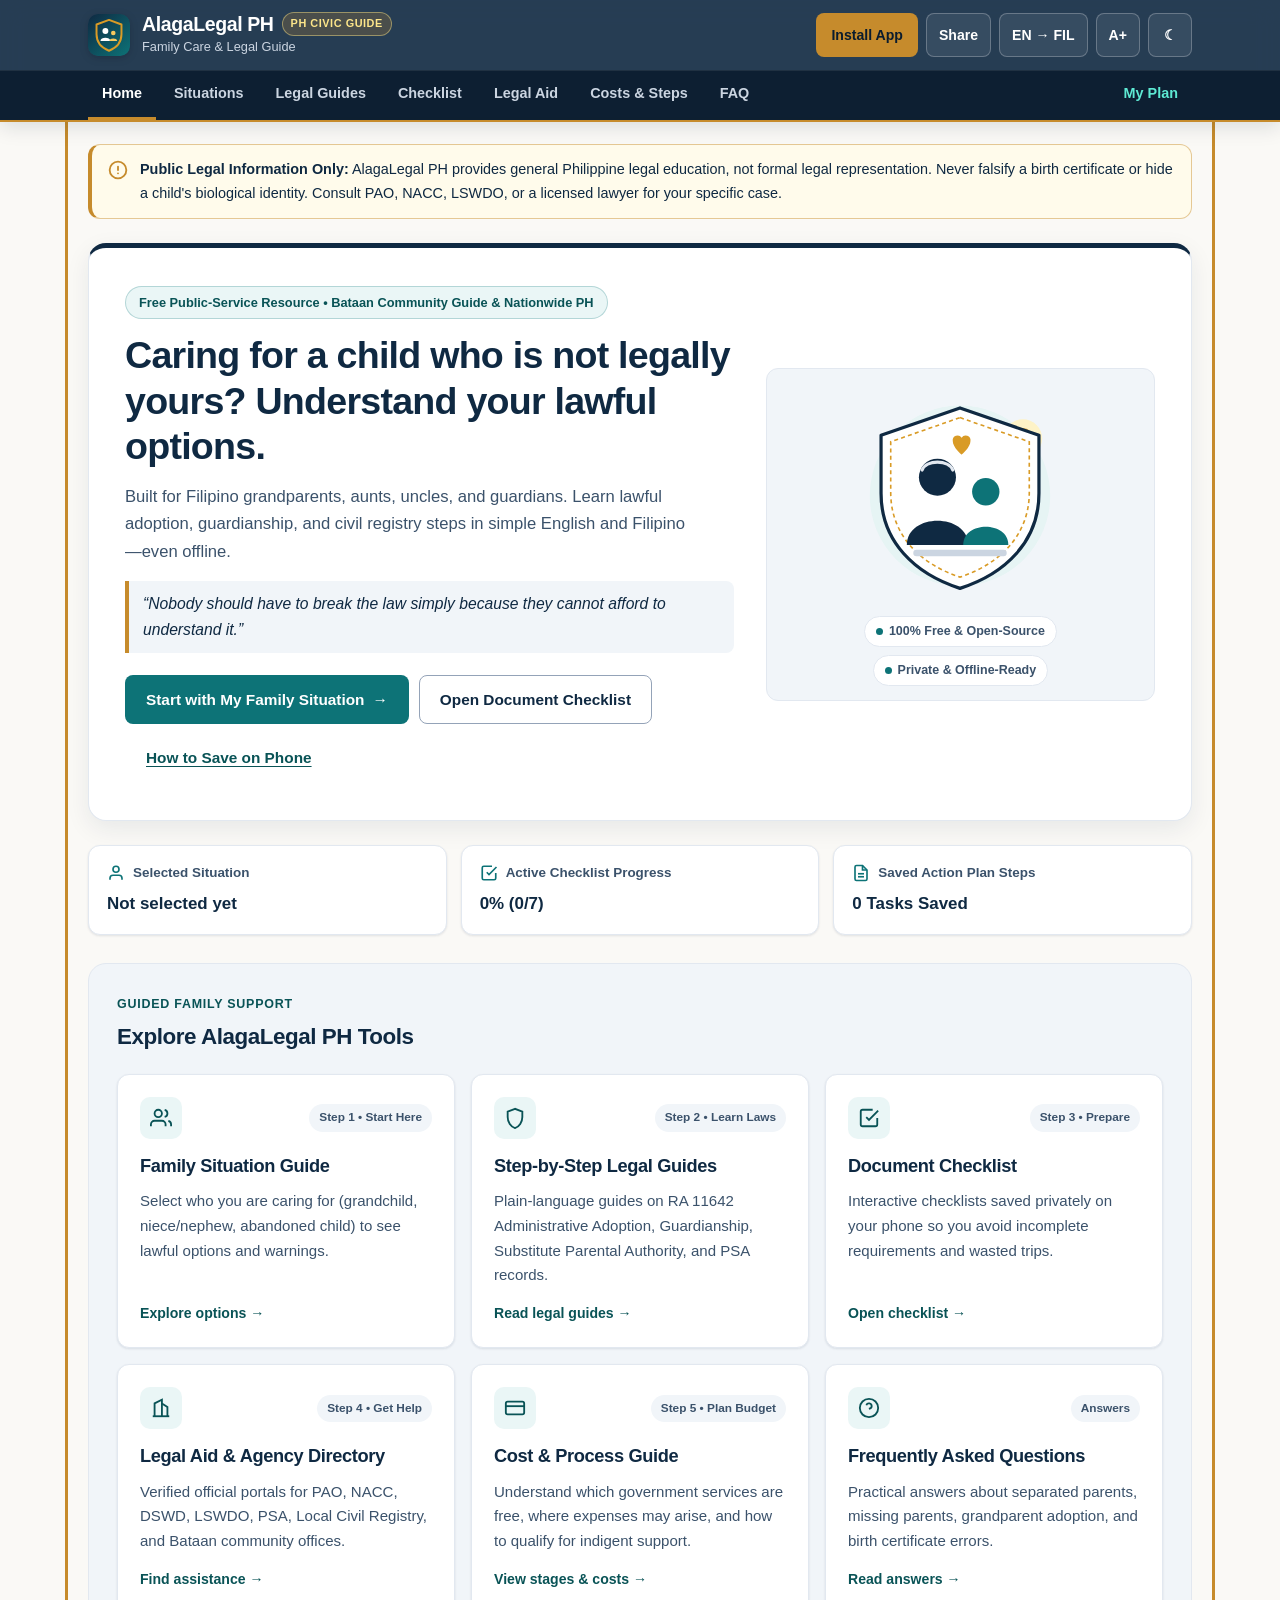
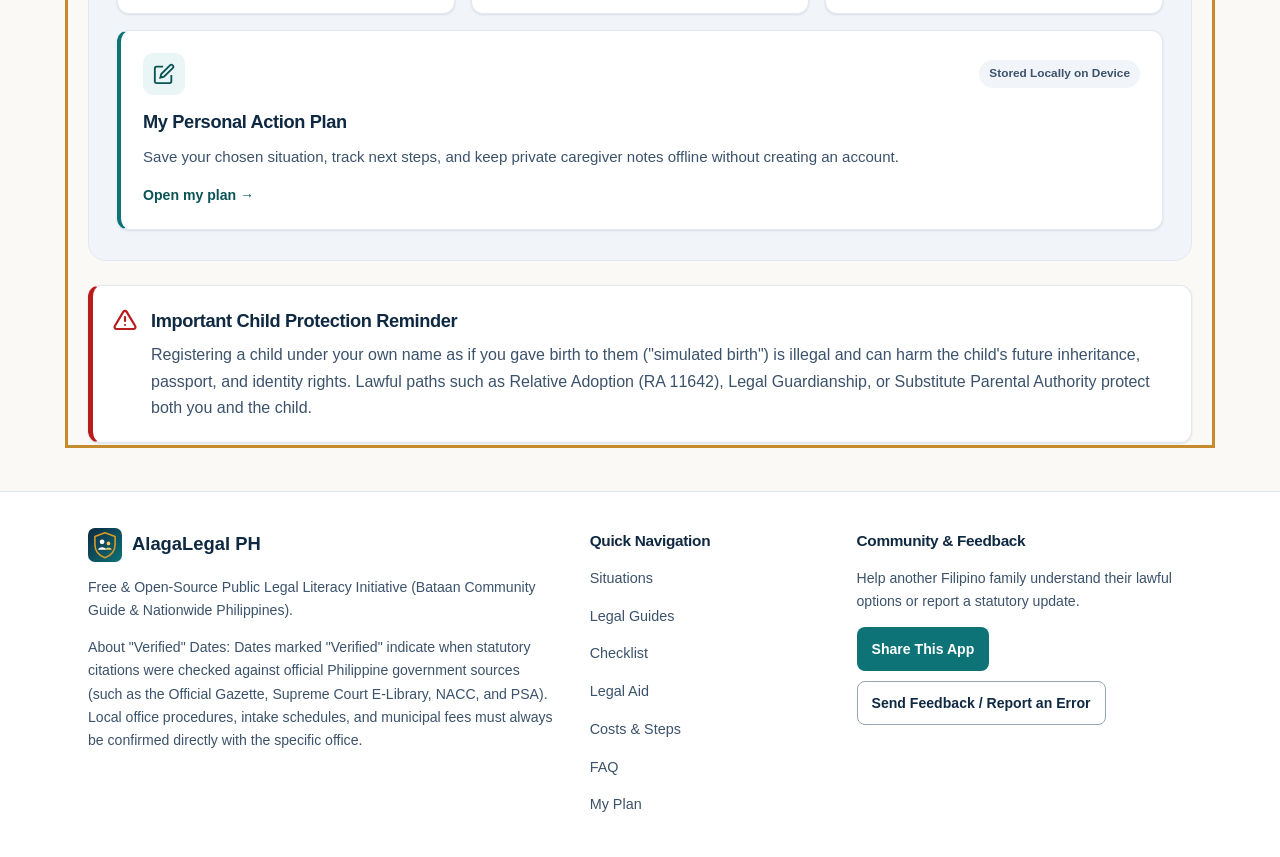
==== commit e8464253: "Add files via upload" ====
--- a/index.html
+++ b/index.html
@@ -4,6 +4,7 @@
   <meta charset="UTF-8" />
   <meta name="viewport" content="width=device-width, initial-scale=1.0, viewport-fit=cover" />
   <meta name="description" content="AlagaLegal PH – Free, offline-capable Philippine family care and legal guide for grandparents, relatives, and guardians raising children." />
+  <meta name="theme-color" id="meta-theme-color" content="#0F2942" />
   <meta name="theme-color" media="(prefers-color-scheme: light)" content="#0F2942" />
   <meta name="theme-color" media="(prefers-color-scheme: dark)" content="#0B1520" />
   <meta name="mobile-web-app-capable" content="yes" />
@@ -125,25 +126,20 @@
         <div class="hero-visual" aria-hidden="true">
           <div class="hero-illustration-card">
             <svg viewBox="0 0 360 270" width="100%" height="auto" class="family-care-svg" role="img">
-              <!-- Soft Warm Backdrop Circles -->
               <circle cx="180" cy="135" r="112" fill="#E6F4F4" />
               <circle cx="258" cy="64" r="24" fill="#FEF3C7" />
               <circle cx="258" cy="64" r="13" fill="#D99B26" opacity="0.85" />
 
-              <!-- Protective Civic Shield Outline -->
               <path d="M180 26 L278 60 V132 C278 192 236 232 180 250 C124 232 82 192 82 132 V60 Z" fill="#FFFFFF" stroke="#0F2942" stroke-width="4" stroke-linejoin="round" />
               <path d="M180 38 L266 68 V131 C266 184 229 220 180 236 C131 220 94 184 94 131 V68 Z" fill="none" stroke="#D99B26" stroke-width="2" stroke-dasharray="5 4" />
 
-              <!-- Grandparent / Caregiver Figure (Left) -->
               <circle cx="152" cy="112" r="23" fill="#0F2942" />
               <path d="M133 103 C138 90 166 90 171 103" fill="none" stroke="#E2E8F0" stroke-width="4" stroke-linecap="round" />
               <path d="M114 196 C114 156 190 156 190 196 Z" fill="#0F2942" />
 
-              <!-- Child Figure (Right, Sheltered Beside Caregiver) -->
               <circle cx="212" cy="130" r="17" fill="#0D7377" />
               <path d="M184 196 C184 166 240 166 240 196 Z" fill="#0D7377" />
 
-              <!-- Warm Heart & Protective Connection -->
               <path d="M182 84 C182 84 171 75 171 67 A6 6 0 0 1 182 63 A6 6 0 0 1 193 67 C193 75 182 84 182 84 Z" fill="#D99B26" />
               <rect x="122" y="202" width="116" height="8" rx="4" fill="#CBD5E1" />
             </svg>
@@ -162,7 +158,7 @@
         </div>
       </div>
 
-      <!-- User Local Progress Snapshot -->
+      <!-- User Local Progress Snapshot (IDs Preserved) -->
       <div class="stats-grid" aria-label="Your Saved Progress">
         <div class="stat-card">
           <div class="stat-card-header">
@@ -467,7 +463,7 @@
       <div id="faq-list"></div>
     </section>
 
-    <!-- 8. PERSONAL ACTION PLAN VIEW -->
+    <!-- 8. PERSONAL ACTION PLAN VIEW (All IDs Preserved) -->
     <section id="view-plan" class="app-view" hidden aria-labelledby="plan-heading">
       <div class="view-header">
         <button type="button" class="btn btn--small btn--secondary btn-back" data-back data-i18n="btnBack">← Back</button>
--- a/css/styles.css
+++ b/css/styles.css
@@ -1,52 +1,63 @@
-/* AlagaLegal PH – 2026 Accessible Civic-Service Stylesheet */
+/* AlagaLegal PH – 2026 Civic Design System (Trust, Compassion & Accessibility) */
 :root {
+  /* Core Civic Brand Palette */
   --color-navy: #0F2942;
-  --color-navy-dark: #091B2C;
+  --color-navy-dark: #0A1C2E;
   --color-teal: #0D7377;
-  --color-teal-dark: #095255;
-  --color-gold: #D99B26;
-
-  --bg-page: #F7F9FB;
+  --color-teal-dark: #095356;
+  --color-gold: #C68B2C;
+
+  /* Warm White & Soft Neutral Surfaces */
+  --bg-page: #FAF9F6;
   --bg-surface: #FFFFFF;
-  --bg-surface-alt: #EDF2F7;
-  --bg-callout: #E6F4F4;
-  --bg-warning: #FFF8E6;
-
-  --text-primary: #102A43;
-  --text-secondary: #334E68;
-  --text-accent: #095255;
-
-  --border-color: #D9E2EC;
-  --border-strong: #9FB3C8;
-  --success-color: #1B7A43;
-  --danger-color: #B81D24;
-
+  --bg-surface-alt: #F1F5F9;
+  --bg-callout: #EAF6F6;
+  --bg-warning: #FFFBEB;
+
+  /* Accessible High-Contrast Typography */
+  --text-primary: #0F2942;
+  --text-secondary: #3B526B;
+  --text-accent: #095356;
+
+  /* Borders & Semantic Feedback */
+  --border-color: #E2E8F0;
+  --border-strong: #94A3B8;
+  --success-color: #15803D;
+  --danger-color: #B91C1C;
+
+  /* Consistent Spacing & Radii */
   --radius-sm: 8px;
   --radius-md: 12px;
-  --radius-lg: 16px;
-
-  --shadow-sm: 0 1px 3px rgba(15, 41, 66, 0.08);
-  --shadow-md: 0 6px 20px rgba(15, 41, 66, 0.12);
+  --radius-lg: 18px;
+
+  /* Restrained Architectural Elevation */
+  --shadow-sm: 0 1px 2px rgba(15, 41, 66, 0.05), 0 1px 3px rgba(15, 41, 66, 0.06);
+  --shadow-md: 0 8px 24px rgba(15, 41, 66, 0.08);
+  --shadow-lg: 0 14px 34px rgba(15, 41, 66, 0.11);
+
+  --font-sans: "Inter", -apple-system, BlinkMacSystemFont, "Segoe UI", Roboto, "Helvetica Neue", Arial, sans-serif;
+  --font-display: "Plus Jakarta Sans", "Inter", -apple-system, BlinkMacSystemFont, "Segoe UI", sans-serif;
 }
 
 [data-theme="dark"] {
   --bg-page: #0B1520;
   --bg-surface: #132232;
-  --bg-surface-alt: #1B3046;
+  --bg-surface-alt: #1A2E44;
   --bg-callout: #11343B;
-  --bg-warning: #2E2410;
-
-  --text-primary: #F0F4F8;
-  --text-secondary: #BCCCDC;
+  --bg-warning: #2B2110;
+
+  --text-primary: #F1F5F9;
+  --text-secondary: #CBD5E1;
   --text-accent: #5EEAD4;
 
   --border-color: #243B53;
-  --border-strong: #486581;
+  --border-strong: #475569;
   --success-color: #34D399;
   --danger-color: #F87171;
 
   --shadow-sm: 0 1px 3px rgba(0, 0, 0, 0.35);
   --shadow-md: 0 8px 24px rgba(0, 0, 0, 0.45);
+  --shadow-lg: 0 16px 36px rgba(0, 0, 0, 0.55);
 }
 
 [data-text-size="large"] {
@@ -62,7 +73,7 @@
   scroll-behavior: smooth;
 }
 
-/* View Transitions API (Cross-Document & Intra-Document SPA Cross-Fade) */
+/* View Transitions API */
 @media (prefers-reduced-motion: no-preference) {
   @view-transition {
     navigation: auto;
@@ -70,7 +81,7 @@
 
   ::view-transition-old(root),
   ::view-transition-new(root) {
-    animation-duration: 0.22s;
+    animation-duration: 0.2s;
     animation-timing-function: ease-out;
   }
 }
@@ -87,18 +98,24 @@
 
 body {
   margin: 0;
-  font-family: -apple-system, BlinkMacSystemFont, "Segoe UI", Roboto, "Helvetica Neue", Arial, sans-serif;
+  font-family: var(--font-sans);
   background: var(--bg-page);
   color: var(--text-primary);
-  line-height: 1.6;
-  padding-bottom: calc(76px + env(safe-area-inset-bottom, 0px));
+  line-height: 1.65;
+  padding-bottom: calc(80px + env(safe-area-inset-bottom, 0px));
   overflow-x: hidden;
+  -webkit-font-smoothing: antialiased;
 }
 
 @media (min-width: 960px) {
   body {
-    padding-bottom: 24px;
-  }
+    padding-bottom: 0;
+  }
+}
+
+h1, h2, h3, .brand-title {
+  font-family: var(--font-display);
+  letter-spacing: -0.02em;
 }
 
 :focus-visible {
@@ -123,7 +140,7 @@
   top: 8px;
   z-index: 1000;
   background: var(--color-gold);
-  color: #091B2C;
+  color: #0A1C2E;
   font-weight: 700;
   padding: 10px 16px;
   border-radius: var(--radius-sm);
@@ -136,9 +153,9 @@
 
 .container {
   width: 100%;
-  max-width: 1120px;
+  max-width: 1140px;
   margin: 0 auto;
-  padding: 0 16px;
+  padding: 0 18px;
 }
 
 /* Status Banners */
@@ -168,22 +185,22 @@
   color: #FFFFFF;
 }
 
-/* Header & 2026 Frosted Glassmorphism */
+/* Frosted Glass Civic Header */
 .app-header {
-  background: rgba(15, 41, 66, 0.85);
-  backdrop-filter: blur(12px);
-  -webkit-backdrop-filter: blur(12px);
+  background: rgba(15, 41, 66, 0.9);
+  backdrop-filter: blur(14px);
+  -webkit-backdrop-filter: blur(14px);
   color: #FFFFFF;
-  border-bottom: 3px solid var(--color-gold);
+  border-bottom: 2px solid var(--color-gold);
   position: sticky;
   top: 0;
   z-index: 100;
   padding-top: env(safe-area-inset-top, 0px);
-  box-shadow: 0 4px 18px rgba(9, 27, 44, 0.16);
+  box-shadow: 0 4px 20px rgba(10, 28, 46, 0.14);
 }
 
 .header-inner {
-  min-height: 68px;
+  min-height: 70px;
   display: flex;
   align-items: center;
   justify-content: space-between;
@@ -203,6 +220,7 @@
 .brand-logo {
   flex-shrink: 0;
   border-radius: 10px;
+  box-shadow: 0 2px 8px rgba(0, 0, 0, 0.2);
 }
 
 .brand-text {
@@ -210,16 +228,40 @@
   flex-direction: column;
 }
 
+.brand-title-row {
+  display: flex;
+  align-items: center;
+  gap: 8px;
+}
+
 .brand-title {
-  font-size: 1.2rem;
+  font-size: 1.22rem;
   font-weight: 800;
-  letter-spacing: -0.01em;
   line-height: 1.2;
+}
+
+.brand-pill {
+  display: none;
+  font-size: 0.68rem;
+  font-weight: 700;
+  text-transform: uppercase;
+  letter-spacing: 0.05em;
+  padding: 2px 8px;
+  border-radius: 999px;
+  background: rgba(198, 139, 44, 0.22);
+  border: 1px solid rgba(253, 230, 138, 0.45);
+  color: #FDE68A;
+}
+
+@media (min-width: 640px) {
+  .brand-pill {
+    display: inline-block;
+  }
 }
 
 .brand-tagline {
   font-size: 0.8rem;
-  color: #D9E2EC;
+  color: #CBD5E1;
 }
 
 .header-controls {
@@ -233,17 +275,18 @@
   min-height: 44px;
   padding: 0 12px;
   border-radius: var(--radius-sm);
-  border: 1px solid rgba(255, 255, 255, 0.32);
-  background: rgba(255, 255, 255, 0.1);
+  border: 1px solid rgba(255, 255, 255, 0.25);
+  background: rgba(255, 255, 255, 0.08);
   color: #FFFFFF;
-  font-weight: 700;
+  font-family: var(--font-sans);
+  font-weight: 600;
   font-size: 0.88rem;
   cursor: pointer;
-  transition: transform 0.2s cubic-bezier(0.34, 1.56, 0.64, 1), background-color 0.2s ease;
+  transition: transform 0.18s cubic-bezier(0.34, 1.56, 0.64, 1), background-color 0.2s ease;
 }
 
 .icon-btn:hover {
-  background: rgba(255, 255, 255, 0.22);
+  background: rgba(255, 255, 255, 0.18);
 }
 
 .icon-btn:active {
@@ -252,7 +295,8 @@
 
 .desktop-nav {
   display: none;
-  background: rgba(9, 27, 44, 0.85);
+  background: rgba(10, 28, 46, 0.88);
+  border-top: 1px solid rgba(255, 255, 255, 0.08);
 }
 
 @media (min-width: 960px) {
@@ -263,16 +307,16 @@
 
 .desktop-nav-inner {
   display: flex;
-  flex-wrap: wrap;
+  align-items: center;
   gap: 4px;
 }
 
 .nav-link {
-  color: #D9E2EC;
+  color: #CBD5E1;
   text-decoration: none;
   font-weight: 600;
-  font-size: 0.92rem;
-  padding: 12px 14px;
+  font-size: 0.9rem;
+  padding: 11px 14px;
   border-bottom: 3px solid transparent;
   min-height: 44px;
   display: inline-flex;
@@ -282,7 +326,7 @@
 
 .nav-link:hover {
   color: #FFFFFF;
-  background: rgba(255, 255, 255, 0.08);
+  background: rgba(255, 255, 255, 0.06);
 }
 
 .nav-link.active {
@@ -290,37 +334,51 @@
   border-bottom-color: var(--color-gold);
 }
 
+.nav-link--plan {
+  margin-left: auto;
+  color: #5EEAD4;
+}
+
 /* Main Content & Disclaimer */
 .main-container {
-  padding-top: 18px;
+  padding-top: 22px;
 }
 
 .disclaimer-bar {
+  display: flex;
+  align-items: flex-start;
+  gap: 12px;
   background: var(--bg-warning);
-  border: 1px solid var(--color-gold);
-  border-left: 5px solid var(--color-gold);
-  border-radius: var(--radius-sm);
-  padding: 12px 16px;
-  margin-bottom: 20px;
+  border: 1px solid rgba(198, 139, 44, 0.45);
+  border-left: 4px solid var(--color-gold);
+  border-radius: var(--radius-md);
+  padding: 13px 16px;
+  margin-bottom: 24px;
   font-size: 0.9rem;
 }
 
-/* Buttons with Tactile Spring Micro-Interactions */
+.disclaimer-icon {
+  color: var(--color-gold);
+  flex-shrink: 0;
+  margin-top: 2px;
+}
+
+/* Buttons */
 .btn {
   display: inline-flex;
   align-items: center;
   justify-content: center;
   gap: 8px;
-  min-height: 46px;
-  padding: 10px 18px;
+  min-height: 48px;
+  padding: 11px 20px;
   border-radius: var(--radius-sm);
-  font-family: inherit;
+  font-family: var(--font-sans);
   font-weight: 700;
   font-size: 0.96rem;
   text-decoration: none;
   cursor: pointer;
-  border: 2px solid transparent;
-  transition: transform 0.2s cubic-bezier(0.34, 1.56, 0.64, 1), background-color 0.2s ease, border-color 0.2s ease, box-shadow 0.2s ease;
+  border: 1.5px solid transparent;
+  transition: transform 0.18s cubic-bezier(0.34, 1.56, 0.64, 1), background-color 0.2s ease, border-color 0.2s ease, box-shadow 0.2s ease;
 }
 
 .btn:hover {
@@ -355,22 +413,25 @@
 
 .btn--secondary:hover {
   border-color: var(--color-teal);
-}
-
-.btn--secondary-light {
-  background: #FFFFFF;
-  color: #0F2942;
-}
-
-.btn--outline-light {
+  background: var(--bg-surface-alt);
+}
+
+.btn--ghost {
   background: transparent;
-  color: #FFFFFF;
-  border-color: rgba(255, 255, 255, 0.65);
+  color: var(--text-accent);
+  border-color: transparent;
+  text-decoration: underline;
+  text-underline-offset: 3px;
+}
+
+.btn--ghost:hover {
+  background: var(--bg-surface-alt);
+  box-shadow: none;
 }
 
 .btn--gold {
   background: var(--color-gold);
-  color: #091B2C;
+  color: #0A1C2E;
 }
 
 .btn--danger-outline {
@@ -380,50 +441,68 @@
 }
 
 .btn-back {
-  margin-bottom: 12px;
-}
-
-/* Hero & Home Dashboard */
-.hero-card {
-  background: linear-gradient(135deg, var(--color-navy) 0%, var(--color-teal-dark) 100%);
-  color: #FFFFFF;
+  margin-bottom: 14px;
+}
+
+/* Redesigned Split Civic Hero Section */
+.hero-shell {
+  display: grid;
+  grid-template-columns: 1fr;
+  gap: 24px;
+  align-items: center;
+  background: var(--bg-surface);
+  border: 1px solid var(--border-color);
+  border-top: 5px solid var(--color-navy);
   border-radius: var(--radius-lg);
   padding: 28px 24px;
-  margin-bottom: 20px;
+  margin-bottom: 24px;
   box-shadow: var(--shadow-md);
+}
+
+@media (min-width: 900px) {
+  .hero-shell {
+    grid-template-columns: 1.22fr 0.78fr;
+    padding: 38px 36px;
+    gap: 32px;
+  }
 }
 
 .hero-badge {
   display: inline-block;
-  background: rgba(217, 155, 38, 0.22);
-  border: 1px solid var(--color-gold);
-  color: #FDE68A;
+  background: var(--bg-callout);
+  border: 1px solid rgba(13, 115, 119, 0.25);
+  color: var(--text-accent);
   font-weight: 700;
-  font-size: 0.82rem;
-  padding: 4px 12px;
+  font-size: 0.8rem;
+  padding: 5px 13px;
   border-radius: 999px;
-  margin-bottom: 12px;
-}
-
-.hero-card h1 {
-  margin: 0 0 12px;
-  font-size: clamp(1.5rem, 3.2vw, 2.2rem);
-  line-height: 1.25;
+  margin-bottom: 14px;
+}
+
+.hero-content h1 {
+  margin: 0 0 14px;
+  font-size: clamp(1.6rem, 3.2vw, 2.35rem);
+  line-height: 1.2;
+  color: var(--text-primary);
+}
+
+.hero-desc {
+  margin: 0 0 16px;
+  font-size: 1.04rem;
+  color: var(--text-secondary);
+  max-width: 62ch;
 }
 
 .hero-mission {
-  margin: 0 0 14px;
-  padding-left: 14px;
+  margin: 0 0 22px;
+  padding: 10px 14px;
+  background: var(--bg-surface-alt);
   border-left: 4px solid var(--color-gold);
+  border-radius: 0 var(--radius-sm) var(--radius-sm) 0;
   font-style: italic;
-  font-size: 1.06rem;
-  color: #FEF3C7;
-}
-
-.hero-desc {
-  margin: 0 0 20px;
-  max-width: 68ch;
-  color: #E6FFFA;
+  font-weight: 500;
+  font-size: 0.98rem;
+  color: var(--text-primary);
 }
 
 .hero-actions {
@@ -432,11 +511,54 @@
   gap: 10px;
 }
 
+.hero-illustration-card {
+  background: var(--bg-surface-alt);
+  border: 1px solid var(--border-color);
+  border-radius: var(--radius-md);
+  padding: 18px 16px 14px;
+  text-align: center;
+}
+
+.family-care-svg {
+  max-width: 290px;
+  margin: 0 auto;
+  display: block;
+}
+
+.hero-trust-strip {
+  display: flex;
+  flex-wrap: wrap;
+  justify-content: center;
+  gap: 8px;
+  margin-top: 12px;
+}
+
+.trust-pill {
+  display: inline-flex;
+  align-items: center;
+  gap: 6px;
+  background: var(--bg-surface);
+  border: 1px solid var(--border-color);
+  border-radius: 999px;
+  padding: 4px 11px;
+  font-size: 0.78rem;
+  font-weight: 600;
+  color: var(--text-secondary);
+}
+
+.trust-dot {
+  width: 7px;
+  height: 7px;
+  border-radius: 50%;
+  background: var(--color-teal);
+}
+
+/* Progress Snapshot Cards */
 .stats-grid {
   display: grid;
   grid-template-columns: 1fr;
-  gap: 12px;
-  margin-bottom: 24px;
+  gap: 14px;
+  margin-bottom: 28px;
 }
 
 @media (min-width: 768px) {
@@ -453,28 +575,68 @@
   box-shadow: var(--shadow-sm);
 }
 
+.stat-card-header {
+  display: flex;
+  align-items: center;
+  gap: 8px;
+  margin-bottom: 6px;
+}
+
+.stat-icon {
+  color: var(--color-teal);
+  display: inline-flex;
+}
+
 .stat-label {
+  font-size: 0.84rem;
+  font-weight: 600;
+  color: var(--text-secondary);
+}
+
+.stat-value {
   display: block;
-  font-size: 0.84rem;
-  color: var(--text-secondary);
+  font-size: 1.06rem;
+  color: var(--text-primary);
+}
+
+/* Service Cards Section */
+.section-band {
+  background: var(--bg-surface-alt);
+  border: 1px solid var(--border-color);
+  border-radius: var(--radius-lg);
+  padding: 24px 20px;
+  margin-bottom: 24px;
+}
+
+@media (min-width: 768px) {
+  .section-band {
+    padding: 30px 28px;
+  }
+}
+
+.section-header-block {
+  margin-bottom: 18px;
+}
+
+.section-eyebrow {
+  display: block;
+  font-size: 0.78rem;
+  font-weight: 700;
+  text-transform: uppercase;
+  letter-spacing: 0.06em;
+  color: var(--text-accent);
   margin-bottom: 4px;
 }
 
-.stat-value {
-  font-size: 1.05rem;
-  color: var(--text-accent);
-}
-
 .section-heading {
-  font-size: 1.3rem;
-  margin: 0 0 14px;
+  font-size: 1.4rem;
+  margin: 0;
 }
 
 .modules-grid {
   display: grid;
   grid-template-columns: 1fr;
-  gap: 14px;
-  margin-bottom: 24px;
+  gap: 16px;
 }
 
 @media (min-width: 640px) {
@@ -491,12 +653,12 @@
 
 @keyframes cardRevealUp {
   from {
-    opacity: 0.25;
-    transform: translateY(18px) scale(0.98);
+    opacity: 0.35;
+    transform: translateY(14px);
   }
   to {
     opacity: 1;
-    transform: translateY(0) scale(1);
+    transform: translateY(0);
   }
 }
 
@@ -506,7 +668,7 @@
   background: var(--bg-surface);
   border: 1px solid var(--border-color);
   border-radius: var(--radius-md);
-  padding: 20px;
+  padding: 22px;
   text-decoration: none;
   color: var(--text-primary);
   box-shadow: var(--shadow-sm);
@@ -518,13 +680,13 @@
     .module-card {
       animation: cardRevealUp linear both;
       animation-timeline: view();
-      animation-range: entry 0% cover 22%;
+      animation-range: entry 0% cover 20%;
     }
   }
 }
 
 .module-card:hover {
-  transform: translateY(-4px);
+  transform: translateY(-3px);
   border-color: var(--color-teal);
   box-shadow: var(--shadow-md);
 }
@@ -533,50 +695,93 @@
   transform: scale(0.98);
 }
 
-.module-card--highlight {
-  border-left: 5px solid var(--color-teal);
+.module-card--featured {
+  border-left: 4px solid var(--color-teal);
+}
+
+@media (min-width: 1024px) {
+  .module-card--featured {
+    grid-column: span 3;
+  }
+}
+
+.module-card-top {
+  display: flex;
+  align-items: center;
+  justify-content: space-between;
+  gap: 10px;
+  margin-bottom: 12px;
+}
+
+.module-icon {
+  width: 42px;
+  height: 42px;
+  border-radius: 10px;
+  background: var(--bg-callout);
+  color: var(--text-accent);
+  display: inline-flex;
+  align-items: center;
+  justify-content: center;
 }
 
 .module-tag {
-  font-size: 0.78rem;
+  font-size: 0.74rem;
+  font-weight: 700;
+  color: var(--text-secondary);
+  background: var(--bg-surface-alt);
+  padding: 4px 10px;
+  border-radius: 999px;
+}
+
+.module-card h3 {
+  margin: 0 0 8px;
+  font-size: 1.14rem;
+}
+
+.module-card p {
+  margin: 0 0 14px;
+  font-size: 0.94rem;
+  color: var(--text-secondary);
+  flex: 1;
+}
+
+.module-arrow {
+  font-size: 0.88rem;
   font-weight: 700;
   color: var(--text-accent);
-  text-transform: uppercase;
-  letter-spacing: 0.03em;
-  margin-bottom: 6px;
-}
-
-.module-card h3 {
-  margin: 0 0 8px;
-  font-size: 1.12rem;
-}
-
-.module-card p {
-  margin: 0;
-  font-size: 0.94rem;
-  color: var(--text-secondary);
 }
 
 .safety-callout {
+  display: flex;
+  align-items: flex-start;
+  gap: 14px;
   background: var(--bg-surface);
   border: 1px solid var(--border-color);
   border-left: 5px solid var(--danger-color);
   border-radius: var(--radius-md);
   padding: 20px;
+  box-shadow: var(--shadow-sm);
+}
+
+.safety-callout-icon {
+  color: var(--danger-color);
+  flex-shrink: 0;
+  margin-top: 2px;
 }
 
 .safety-callout h2 {
-  margin: 0 0 8px;
-  font-size: 1.15rem;
+  margin: 0 0 6px;
+  font-size: 1.14rem;
 }
 
 .safety-callout p {
   margin: 0;
-}
-
-/* View Headers & Cards */
+  color: var(--text-secondary);
+}
+
+/* Sub-View Headers & Cards */
 .view-header {
-  margin-bottom: 20px;
+  margin-bottom: 22px;
 }
 
 .view-header-row {
@@ -589,7 +794,7 @@
 
 .view-header h1 {
   margin: 0 0 8px;
-  font-size: clamp(1.4rem, 2.8vw, 1.9rem);
+  font-size: clamp(1.45rem, 2.8vw, 1.95rem);
 }
 
 .view-subtitle {
@@ -602,12 +807,12 @@
   background: var(--bg-surface);
   border: 1px solid var(--border-color);
   border-radius: var(--radius-md);
-  padding: 20px;
+  padding: 22px;
   margin-bottom: 16px;
   box-shadow: var(--shadow-sm);
 }
 
-/* Situation Selector with Inline SVG Icons */
+/* Situation Selector */
 .situation-selector-grid {
   display: grid;
   grid-template-columns: 1fr;
@@ -624,18 +829,19 @@
 .situation-btn {
   text-align: left;
   background: var(--bg-surface);
-  border: 2px solid var(--border-color);
+  border: 1.5px solid var(--border-color);
   border-radius: var(--radius-md);
   padding: 16px 18px;
   color: var(--text-primary);
   cursor: pointer;
-  min-height: 72px;
+  min-height: 76px;
   display: flex;
   flex-direction: row;
   align-items: flex-start;
   gap: 14px;
   font-family: inherit;
-  transition: transform 0.2s cubic-bezier(0.34, 1.56, 0.64, 1), border-color 0.2s ease, background-color 0.2s ease;
+  box-shadow: var(--shadow-sm);
+  transition: transform 0.18s cubic-bezier(0.34, 1.56, 0.64, 1), border-color 0.2s ease, background-color 0.2s ease;
 }
 
 .situation-btn:hover {
@@ -714,10 +920,10 @@
 
 .form-input, .form-select, .form-textarea {
   width: 100%;
-  min-height: 46px;
+  min-height: 48px;
   padding: 10px 14px;
   border-radius: var(--radius-sm);
-  border: 1px solid var(--border-strong);
+  border: 1.5px solid var(--border-strong);
   background: var(--bg-surface);
   color: var(--text-primary);
   font-family: inherit;
@@ -732,7 +938,7 @@
 
 .chip {
   min-height: 44px;
-  padding: 8px 14px;
+  padding: 8px 15px;
   border-radius: 999px;
   border: 1px solid var(--border-strong);
   background: var(--bg-surface);
@@ -740,7 +946,7 @@
   font-weight: 600;
   font-size: 0.88rem;
   cursor: pointer;
-  transition: transform 0.2s cubic-bezier(0.34, 1.56, 0.64, 1), background-color 0.2s ease;
+  transition: transform 0.18s cubic-bezier(0.34, 1.56, 0.64, 1), background-color 0.2s ease;
 }
 
 .chip:active {
@@ -758,7 +964,7 @@
   background: var(--bg-surface);
   border: 1px solid var(--border-color);
   border-radius: var(--radius-md);
-  padding: 20px;
+  padding: 22px;
   margin-bottom: 16px;
   box-shadow: var(--shadow-sm);
 }
@@ -855,6 +1061,7 @@
   border-radius: var(--radius-md);
   padding: 16px;
   margin-bottom: 12px;
+  box-shadow: var(--shadow-sm);
 }
 
 .checklist-item.checked {
@@ -937,6 +1144,7 @@
   border-radius: var(--radius-md);
   margin-bottom: 12px;
   overflow: hidden;
+  box-shadow: var(--shadow-sm);
 }
 
 .faq-item summary {
@@ -944,7 +1152,7 @@
   padding: 16px 20px;
   font-weight: 700;
   cursor: pointer;
-  min-height: 52px;
+  min-height: 54px;
   display: flex;
   align-items: center;
   justify-content: space-between;
@@ -957,7 +1165,7 @@
 
 .faq-item summary::after {
   content: "+";
-  font-size: 1.3rem;
+  font-size: 1.35rem;
   color: var(--text-accent);
 }
 
@@ -966,15 +1174,14 @@
 }
 
 .faq-answer {
-  padding: 0 20px 18px;
+  padding: 14px 20px 18px;
   border-top: 1px solid var(--border-color);
-  padding-top: 14px;
 }
 
 /* Personal Action Plan */
 .privacy-badge-box {
   background: var(--bg-callout);
-  border: 1px solid var(--color-teal);
+  border: 1px solid rgba(13, 115, 119, 0.35);
   border-radius: var(--radius-sm);
   padding: 12px 16px;
   margin-bottom: 16px;
@@ -1079,7 +1286,7 @@
   display: grid;
   grid-template-columns: repeat(6, 1fr);
   padding-bottom: env(safe-area-inset-bottom, 0px);
-  box-shadow: 0 -2px 10px rgba(0, 0, 0, 0.08);
+  box-shadow: 0 -2px 12px rgba(15, 41, 66, 0.08);
 }
 
 @media (min-width: 960px) {
@@ -1089,7 +1296,7 @@
 }
 
 .bottom-nav-item {
-  min-height: 58px;
+  min-height: 60px;
   display: flex;
   flex-direction: column;
   align-items: center;
@@ -1098,7 +1305,7 @@
   color: var(--text-secondary);
   font-size: 0.72rem;
   font-weight: 700;
-  gap: 2px;
+  gap: 3px;
   padding: 4px 2px;
 }
 
@@ -1121,15 +1328,15 @@
   width: calc(100% - 32px);
   background: var(--bg-surface);
   color: var(--text-primary);
-  box-shadow: var(--shadow-md);
+  box-shadow: var(--shadow-lg);
 }
 
 .modal::backdrop {
-  background: rgba(9, 27, 44, 0.65);
+  background: rgba(10, 28, 46, 0.65);
 }
 
 .modal-content {
-  padding: 20px 24px;
+  padding: 22px 24px;
 }
 
 .modal-header {
@@ -1151,12 +1358,69 @@
   background: var(--bg-surface-alt);
 }
 
-/* Footer */
+/* Structured Civic Footer */
 .app-footer {
-  margin-top: 40px;
-  padding: 24px 0;
+  margin-top: 48px;
+  padding: 36px 0;
+  background: var(--bg-surface);
   border-top: 1px solid var(--border-color);
   font-size: 0.9rem;
+}
+
+.footer-grid {
+  display: grid;
+  grid-template-columns: 1fr;
+  gap: 28px;
+}
+
+@media (min-width: 900px) {
+  .footer-grid {
+    grid-template-columns: 1.4fr 0.7fr 1fr;
+    gap: 32px;
+  }
+}
+
+.footer-brand-lockup {
+  display: flex;
+  align-items: center;
+  gap: 10px;
+  font-family: var(--font-display);
+  font-size: 1.15rem;
+  margin-bottom: 8px;
+}
+
+.footer-grid h3 {
+  margin: 0 0 10px;
+  font-size: 0.96rem;
+  color: var(--text-primary);
+}
+
+.footer-nav-list {
+  list-style: none;
+  padding: 0;
+  margin: 0;
+  display: grid;
+  grid-template-columns: repeat(2, 1fr);
+  gap: 6px 12px;
+}
+
+@media (min-width: 900px) {
+  .footer-nav-list {
+    grid-template-columns: 1fr;
+  }
+}
+
+.footer-nav-list a {
+  color: var(--text-secondary);
+  text-decoration: none;
+  font-weight: 500;
+  display: inline-block;
+  padding: 4px 0;
+}
+
+.footer-nav-list a:hover {
+  color: var(--text-accent);
+  text-decoration: underline;
 }
 
 /* Print Styles */
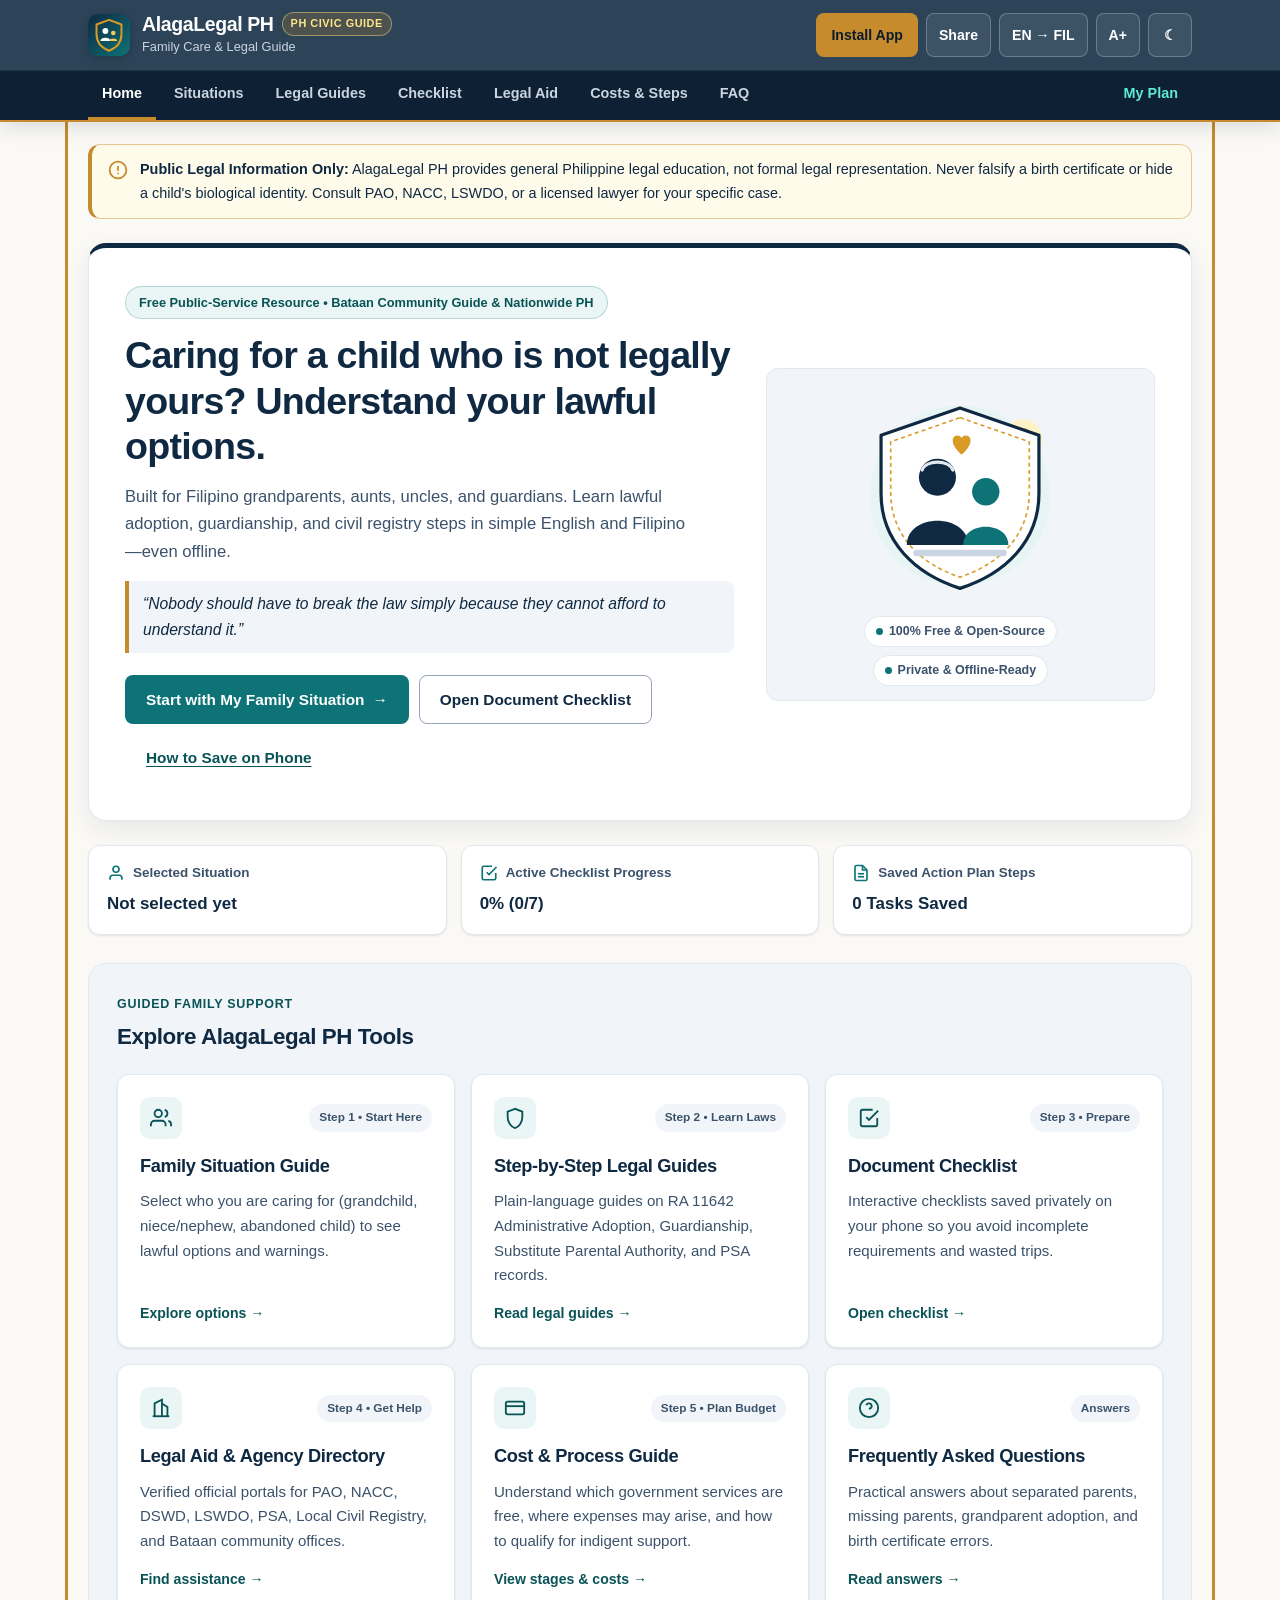
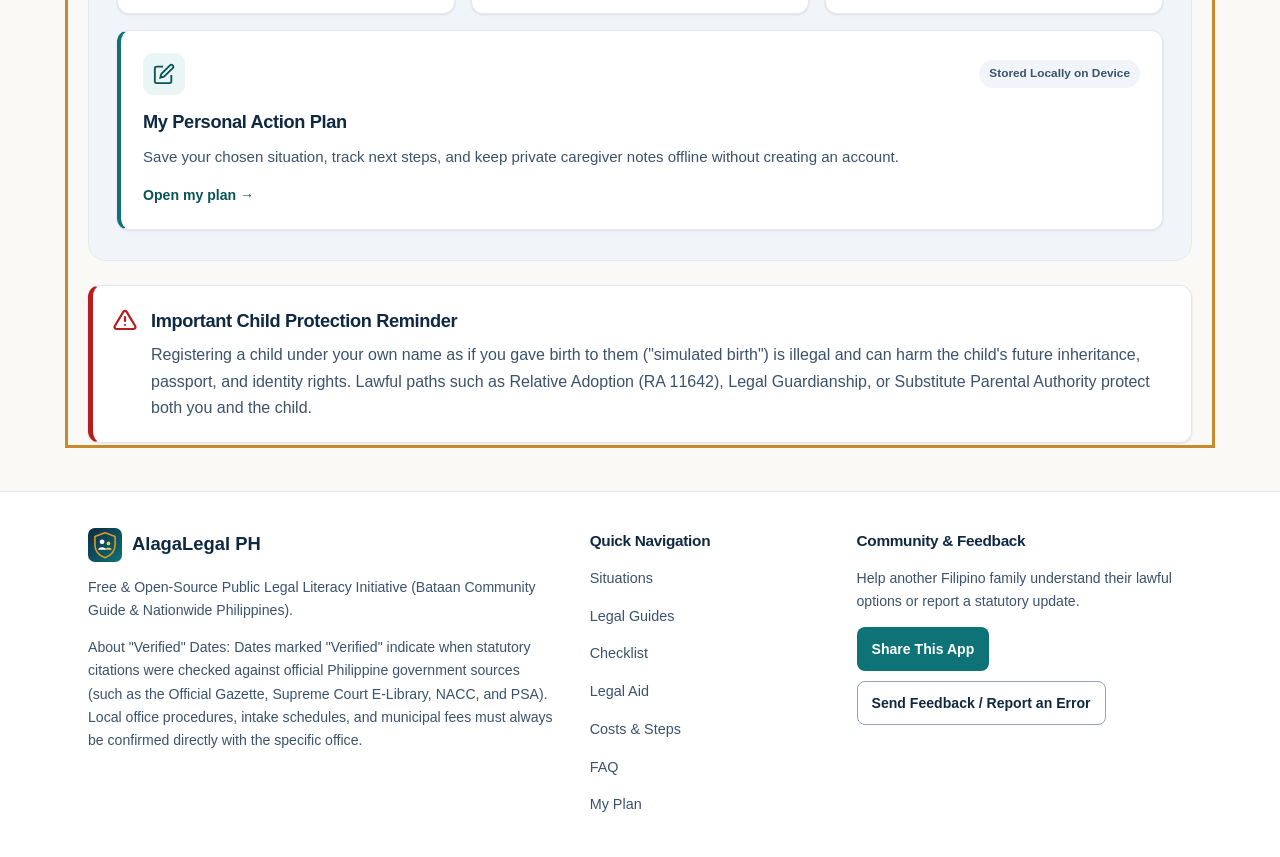
==== commit 5b3df7d8: "Add files via upload" ====
--- a/index.html
+++ b/index.html
@@ -47,7 +47,7 @@
     <button type="button" id="btn-reload-update" class="btn btn--small btn--primary" data-i18n="updateAction">Refresh App</button>
   </div>
 
-  <!-- Top Civic Glassmorphism Header -->
+  <!-- Top Frosted-Glass Civic Header -->
   <header class="app-header">
     <div class="container header-inner">
       <a href="#home" class="brand" data-route="home" aria-label="AlagaLegal PH Home">
--- a/css/styles.css
+++ b/css/styles.css
@@ -7,7 +7,7 @@
   --color-teal-dark: #095356;
   --color-gold: #C68B2C;
 
-  /* Warm White & Soft Neutral Surfaces */
+  /* Warm White & Soft Light Gray Surfaces */
   --bg-page: #FAF9F6;
   --bg-surface: #FFFFFF;
   --bg-surface-alt: #F1F5F9;
@@ -73,7 +73,18 @@
   scroll-behavior: smooth;
 }
 
-/* View Transitions API */
+/* Native App Page & View Transitions */
+@keyframes viewPageEnter {
+  from {
+    opacity: 0;
+    transform: translateY(8px);
+  }
+  to {
+    opacity: 1;
+    transform: translateY(0);
+  }
+}
+
 @media (prefers-reduced-motion: no-preference) {
   @view-transition {
     navigation: auto;
@@ -81,8 +92,12 @@
 
   ::view-transition-old(root),
   ::view-transition-new(root) {
-    animation-duration: 0.2s;
+    animation-duration: 0.22s;
     animation-timing-function: ease-out;
+  }
+
+  .app-view.active {
+    animation: viewPageEnter 0.24s cubic-bezier(0.22, 1, 0.36, 1) both;
   }
 }
 
@@ -187,7 +202,7 @@
 
 /* Frosted Glass Civic Header */
 .app-header {
-  background: rgba(15, 41, 66, 0.9);
+  background: rgba(15, 41, 66, 0.88);
   backdrop-filter: blur(14px);
   -webkit-backdrop-filter: blur(14px);
   color: #FFFFFF;
@@ -282,7 +297,7 @@
   font-weight: 600;
   font-size: 0.88rem;
   cursor: pointer;
-  transition: transform 0.18s cubic-bezier(0.34, 1.56, 0.64, 1), background-color 0.2s ease;
+  transition: transform 0.2s cubic-bezier(0.34, 1.56, 0.64, 1), background-color 0.2s ease;
 }
 
 .icon-btn:hover {
@@ -363,7 +378,7 @@
   margin-top: 2px;
 }
 
-/* Buttons */
+/* Buttons with Tactile Spring Press States */
 .btn {
   display: inline-flex;
   align-items: center;
@@ -378,7 +393,7 @@
   text-decoration: none;
   cursor: pointer;
   border: 1.5px solid transparent;
-  transition: transform 0.18s cubic-bezier(0.34, 1.56, 0.64, 1), background-color 0.2s ease, border-color 0.2s ease, box-shadow 0.2s ease;
+  transition: transform 0.2s cubic-bezier(0.34, 1.56, 0.64, 1), background-color 0.2s ease, border-color 0.2s ease, box-shadow 0.2s ease;
 }
 
 .btn:hover {
@@ -692,7 +707,7 @@
 }
 
 .module-card:active {
-  transform: scale(0.98);
+  transform: scale(0.96);
 }
 
 .module-card--featured {
@@ -841,7 +856,7 @@
   gap: 14px;
   font-family: inherit;
   box-shadow: var(--shadow-sm);
-  transition: transform 0.18s cubic-bezier(0.34, 1.56, 0.64, 1), border-color 0.2s ease, background-color 0.2s ease;
+  transition: transform 0.2s cubic-bezier(0.34, 1.56, 0.64, 1), border-color 0.2s ease, background-color 0.2s ease;
 }
 
 .situation-btn:hover {
@@ -850,7 +865,7 @@
 }
 
 .situation-btn:active {
-  transform: scale(0.98);
+  transform: scale(0.96);
 }
 
 .situation-btn.selected {
@@ -946,7 +961,7 @@
   font-weight: 600;
   font-size: 0.88rem;
   cursor: pointer;
-  transition: transform 0.18s cubic-bezier(0.34, 1.56, 0.64, 1), background-color 0.2s ease;
+  transition: transform 0.2s cubic-bezier(0.34, 1.56, 0.64, 1), background-color 0.2s ease;
 }
 
 .chip:active {
@@ -1307,6 +1322,11 @@
   font-weight: 700;
   gap: 3px;
   padding: 4px 2px;
+  transition: transform 0.16s cubic-bezier(0.34, 1.56, 0.64, 1), color 0.15s ease;
+}
+
+.bottom-nav-item:active {
+  transform: scale(0.92);
 }
 
 .bottom-nav-item.active {
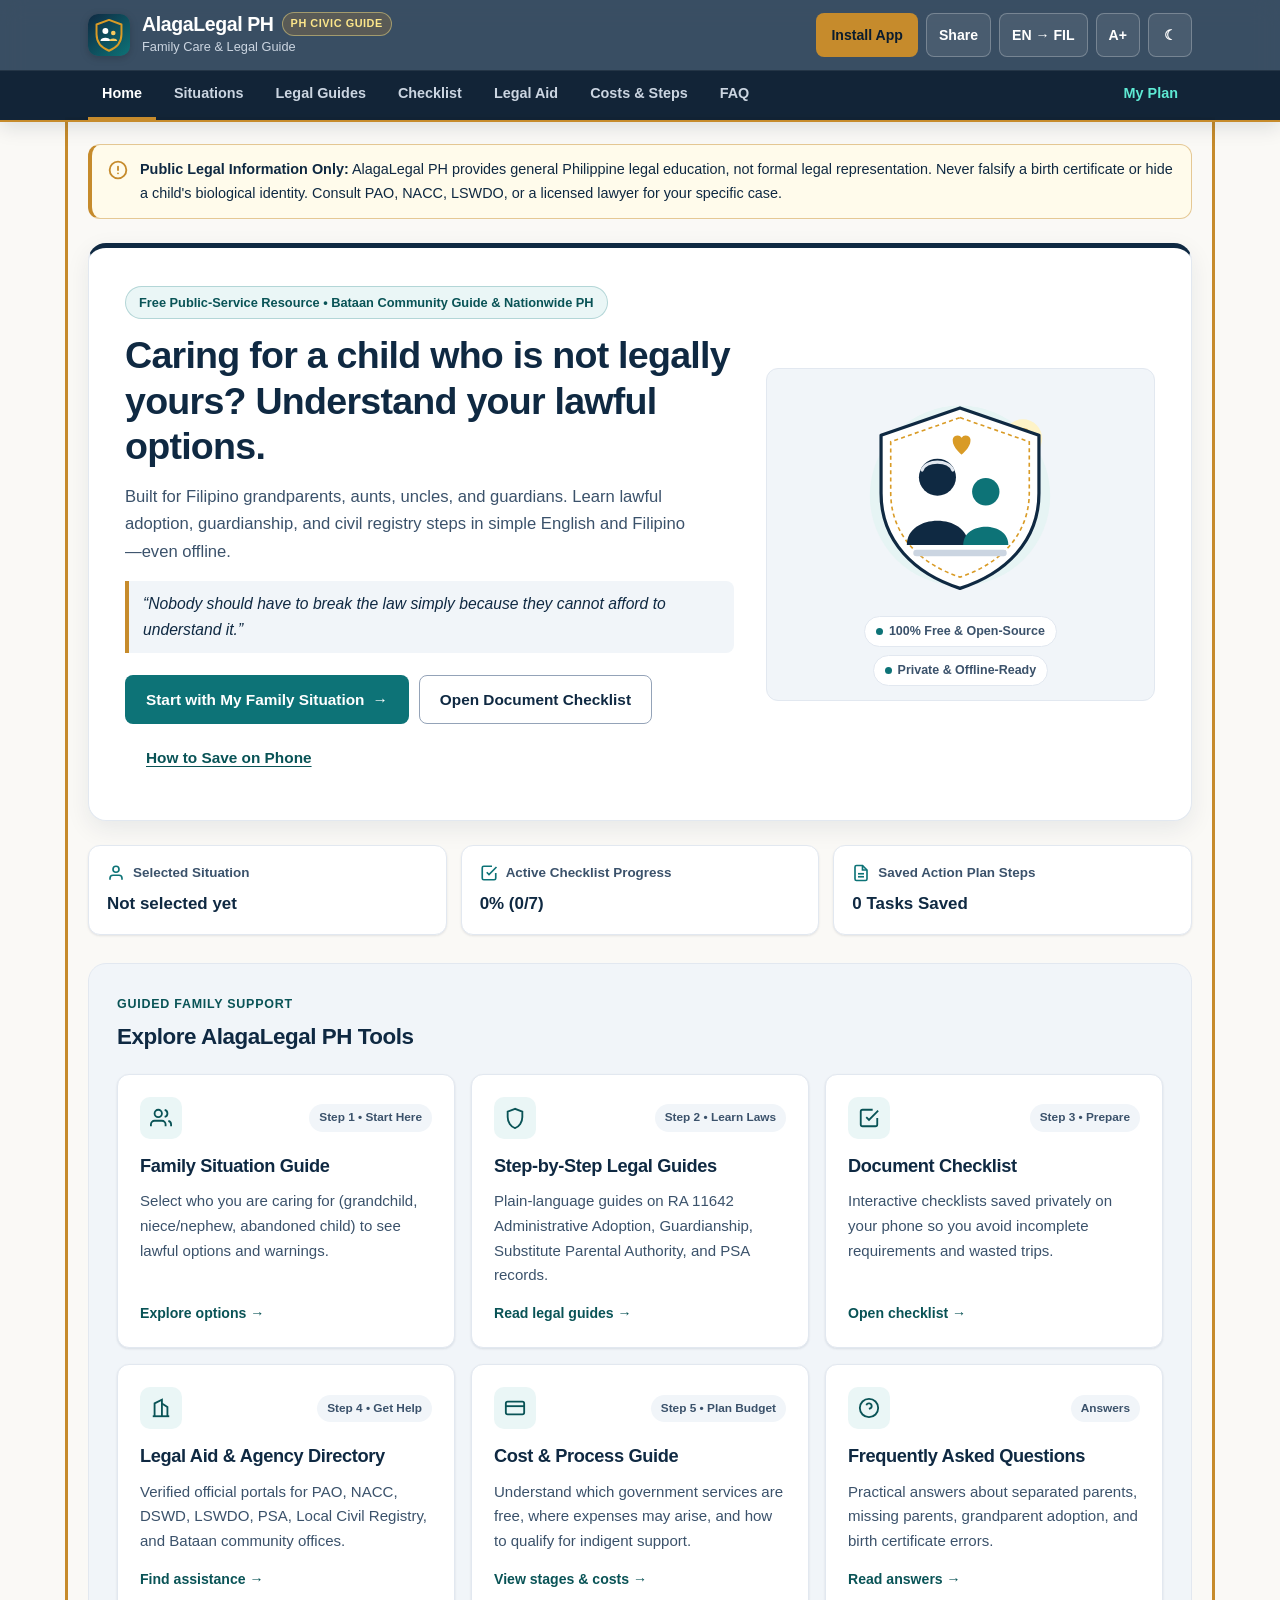
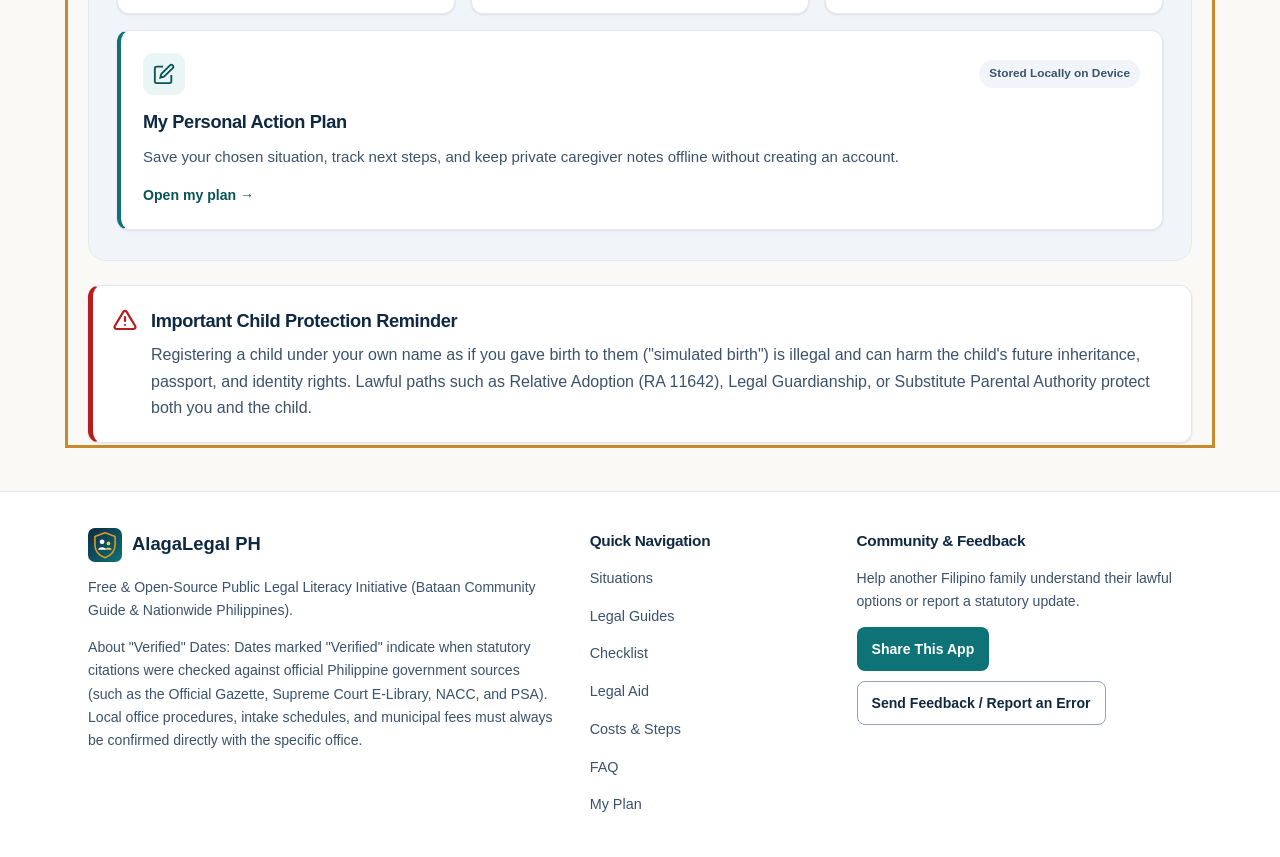
==== commit fdf5f34f: "Add files via upload" ====
--- a/index.html
+++ b/index.html
@@ -511,7 +511,7 @@
     </section>
   </main>
 
-  <!-- Mobile Bottom Navigation -->
+  <!-- Mobile Thumb-Friendly Bottom Navigation -->
   <nav class="bottom-nav" aria-label="Mobile Bottom Navigation">
     <a href="#home" class="bottom-nav-item active" data-route="home">
       <span class="bottom-nav-icon" aria-hidden="true">⌂</span>
@@ -596,6 +596,25 @@
   <script src="./js/storage.js"></script>
   <script src="./js/accessibility.js"></script>
   <script src="./js/navigation.js"></script>
+  <!-- View Transitions API Hook (Placed immediately after navigation.js so no .js file edits are needed) -->
+  <script>
+    (function () {
+      if (
+        window.AlagaNav &&
+        typeof document.startViewTransition === 'function' &&
+        !window.AlagaNav.activateView.toString().includes('startViewTransition')
+      ) {
+        var origActivate = window.AlagaNav.activateView.bind(window.AlagaNav);
+        window.AlagaNav.activateView = function (route, pushHistory) {
+          var reduced = window.matchMedia && window.matchMedia('(prefers-reduced-motion: reduce)').matches;
+          if (reduced) return origActivate(route, pushHistory);
+          document.startViewTransition(function () {
+            origActivate(route, pushHistory);
+          });
+        };
+      }
+    })();
+  </script>
   <script src="./js/legal-guides.js"></script>
   <script src="./js/checklist.js"></script>
   <script src="./js/app.js"></script>
--- a/css/styles.css
+++ b/css/styles.css
@@ -1,36 +1,30 @@
 /* AlagaLegal PH – 2026 Civic Design System (Trust, Compassion & Accessibility) */
 :root {
-  /* Core Civic Brand Palette */
   --color-navy: #0F2942;
   --color-navy-dark: #0A1C2E;
   --color-teal: #0D7377;
   --color-teal-dark: #095356;
   --color-gold: #C68B2C;
 
-  /* Warm White & Soft Light Gray Surfaces */
   --bg-page: #FAF9F6;
   --bg-surface: #FFFFFF;
   --bg-surface-alt: #F1F5F9;
   --bg-callout: #EAF6F6;
   --bg-warning: #FFFBEB;
 
-  /* Accessible High-Contrast Typography */
   --text-primary: #0F2942;
   --text-secondary: #3B526B;
   --text-accent: #095356;
 
-  /* Borders & Semantic Feedback */
   --border-color: #E2E8F0;
   --border-strong: #94A3B8;
   --success-color: #15803D;
   --danger-color: #B91C1C;
 
-  /* Consistent Spacing & Radii */
   --radius-sm: 8px;
   --radius-md: 12px;
   --radius-lg: 18px;
 
-  /* Restrained Architectural Elevation */
   --shadow-sm: 0 1px 2px rgba(15, 41, 66, 0.05), 0 1px 3px rgba(15, 41, 66, 0.06);
   --shadow-md: 0 8px 24px rgba(15, 41, 66, 0.08);
   --shadow-lg: 0 14px 34px rgba(15, 41, 66, 0.11);
@@ -73,34 +67,6 @@
   scroll-behavior: smooth;
 }
 
-/* Native App Page & View Transitions */
-@keyframes viewPageEnter {
-  from {
-    opacity: 0;
-    transform: translateY(8px);
-  }
-  to {
-    opacity: 1;
-    transform: translateY(0);
-  }
-}
-
-@media (prefers-reduced-motion: no-preference) {
-  @view-transition {
-    navigation: auto;
-  }
-
-  ::view-transition-old(root),
-  ::view-transition-new(root) {
-    animation-duration: 0.22s;
-    animation-timing-function: ease-out;
-  }
-
-  .app-view.active {
-    animation: viewPageEnter 0.24s cubic-bezier(0.22, 1, 0.36, 1) both;
-  }
-}
-
 @media (prefers-reduced-motion: reduce) {
   html {
     scroll-behavior: auto;
@@ -117,7 +83,7 @@
   background: var(--bg-page);
   color: var(--text-primary);
   line-height: 1.65;
-  padding-bottom: calc(80px + env(safe-area-inset-bottom, 0px));
+  padding-bottom: calc(82px + env(safe-area-inset-bottom, 0px));
   overflow-x: hidden;
   -webkit-font-smoothing: antialiased;
 }
@@ -200,11 +166,8 @@
   color: #FFFFFF;
 }
 
-/* Frosted Glass Civic Header */
+/* Header Base Layout */
 .app-header {
-  background: rgba(15, 41, 66, 0.88);
-  backdrop-filter: blur(14px);
-  -webkit-backdrop-filter: blur(14px);
   color: #FFFFFF;
   border-bottom: 2px solid var(--color-gold);
   position: sticky;
@@ -305,12 +268,12 @@
 }
 
 .icon-btn:active {
-  transform: scale(0.95);
+  transform: scale(0.96);
 }
 
 .desktop-nav {
   display: none;
-  background: rgba(10, 28, 46, 0.88);
+  background: rgba(10, 28, 46, 0.84);
   border-top: 1px solid rgba(255, 255, 255, 0.08);
 }
 
@@ -378,7 +341,7 @@
   margin-top: 2px;
 }
 
-/* Buttons with Tactile Spring Press States */
+/* Buttons Base */
 .btn {
   display: inline-flex;
   align-items: center;
@@ -393,16 +356,6 @@
   text-decoration: none;
   cursor: pointer;
   border: 1.5px solid transparent;
-  transition: transform 0.2s cubic-bezier(0.34, 1.56, 0.64, 1), background-color 0.2s ease, border-color 0.2s ease, box-shadow 0.2s ease;
-}
-
-.btn:hover {
-  transform: translateY(-2px);
-  box-shadow: var(--shadow-sm);
-}
-
-.btn:active {
-  transform: scale(0.96);
 }
 
 .btn--small {
@@ -459,7 +412,7 @@
   margin-bottom: 14px;
 }
 
-/* Redesigned Split Civic Hero Section */
+/* Split Civic Hero Section */
 .hero-shell {
   display: grid;
   grid-template-columns: 1fr;
@@ -666,17 +619,6 @@
   }
 }
 
-@keyframes cardRevealUp {
-  from {
-    opacity: 0.35;
-    transform: translateY(14px);
-  }
-  to {
-    opacity: 1;
-    transform: translateY(0);
-  }
-}
-
 .module-card {
   display: flex;
   flex-direction: column;
@@ -690,16 +632,6 @@
   transition: transform 0.2s cubic-bezier(0.34, 1.56, 0.64, 1), border-color 0.2s ease, box-shadow 0.2s ease;
 }
 
-@supports (animation-timeline: view()) {
-  @media (prefers-reduced-motion: no-preference) {
-    .module-card {
-      animation: cardRevealUp linear both;
-      animation-timeline: view();
-      animation-range: entry 0% cover 20%;
-    }
-  }
-}
-
 .module-card:hover {
   transform: translateY(-3px);
   border-color: var(--color-teal);
@@ -965,7 +897,7 @@
 }
 
 .chip:active {
-  transform: scale(0.95);
+  transform: scale(0.96);
 }
 
 .chip.active {
@@ -1289,18 +1221,16 @@
   font-style: italic;
 }
 
-/* Mobile Bottom Navigation */
+/* Mobile Bottom Navigation Base */
 .bottom-nav {
   position: fixed;
   bottom: 0;
   left: 0;
   right: 0;
   z-index: 120;
-  background: var(--bg-surface);
   border-top: 1px solid var(--border-color);
   display: grid;
   grid-template-columns: repeat(6, 1fr);
-  padding-bottom: env(safe-area-inset-bottom, 0px);
   box-shadow: 0 -2px 12px rgba(15, 41, 66, 0.08);
 }
 
@@ -1322,11 +1252,11 @@
   font-weight: 700;
   gap: 3px;
   padding: 4px 2px;
-  transition: transform 0.16s cubic-bezier(0.34, 1.56, 0.64, 1), color 0.15s ease;
+  transition: transform 0.2s cubic-bezier(0.34, 1.56, 0.64, 1), color 0.15s ease;
 }
 
 .bottom-nav-item:active {
-  transform: scale(0.92);
+  transform: scale(0.94);
 }
 
 .bottom-nav-item.active {
@@ -1458,4 +1388,83 @@
     border: 1px solid #999;
     break-inside: avoid;
   }
+}
+
+/* ==========================================================================
+   2026 PWA POLISH UPGRADES (View Transitions, Glassmorphism, Spring, Safe-Area)
+   ========================================================================== */
+
+/* 1. View Transitions API (Smooth Cross-Fades Between Views) */
+@keyframes alagaViewFadeIn {
+  from {
+    opacity: 0;
+    transform: translateY(6px);
+  }
+  to {
+    opacity: 1;
+    transform: translateY(0);
+  }
+}
+
+@media (prefers-reduced-motion: no-preference) {
+  @view-transition {
+    navigation: auto;
+  }
+
+  ::view-transition-old(root),
+  ::view-transition-new(root) {
+    animation-duration: 0.22s;
+    animation-timing-function: ease-out;
+  }
+
+  .app-view.active {
+    animation: alagaViewFadeIn 0.24s cubic-bezier(0.22, 1, 0.36, 1) both;
+  }
+}
+
+/* 2. Frosted Glassmorphism Header (Light & Dark Mode Compatible) */
+.app-header {
+  background: rgba(15, 41, 66, 0.82);
+  backdrop-filter: blur(12px);
+  -webkit-backdrop-filter: blur(12px);
+}
+
+[data-theme="dark"] .app-header {
+  background: rgba(11, 21, 32, 0.82);
+  backdrop-filter: blur(12px);
+  -webkit-backdrop-filter: blur(12px);
+}
+
+[data-theme="dark"] .desktop-nav {
+  background: rgba(8, 16, 25, 0.86);
+}
+
+/* 3. Tactile "Spring" Micro-Interactions on Buttons */
+.btn {
+  transition:
+    transform 0.2s cubic-bezier(0.34, 1.56, 0.64, 1),
+    background-color 0.2s ease,
+    border-color 0.2s ease,
+    box-shadow 0.2s ease;
+}
+
+.btn:hover {
+  transform: translateY(-2px);
+  box-shadow: var(--shadow-sm);
+}
+
+.btn:active {
+  transform: scale(0.96);
+}
+
+/* 4. iPhone Home-Bar Safe-Area Padding on Bottom Navigation */
+.bottom-nav {
+  background: rgba(255, 255, 255, 0.92);
+  backdrop-filter: blur(12px);
+  -webkit-backdrop-filter: blur(12px);
+  padding-bottom: calc(6px + env(safe-area-inset-bottom, 0px));
+}
+
+[data-theme="dark"] .bottom-nav {
+  background: rgba(19, 34, 50, 0.92);
 }
